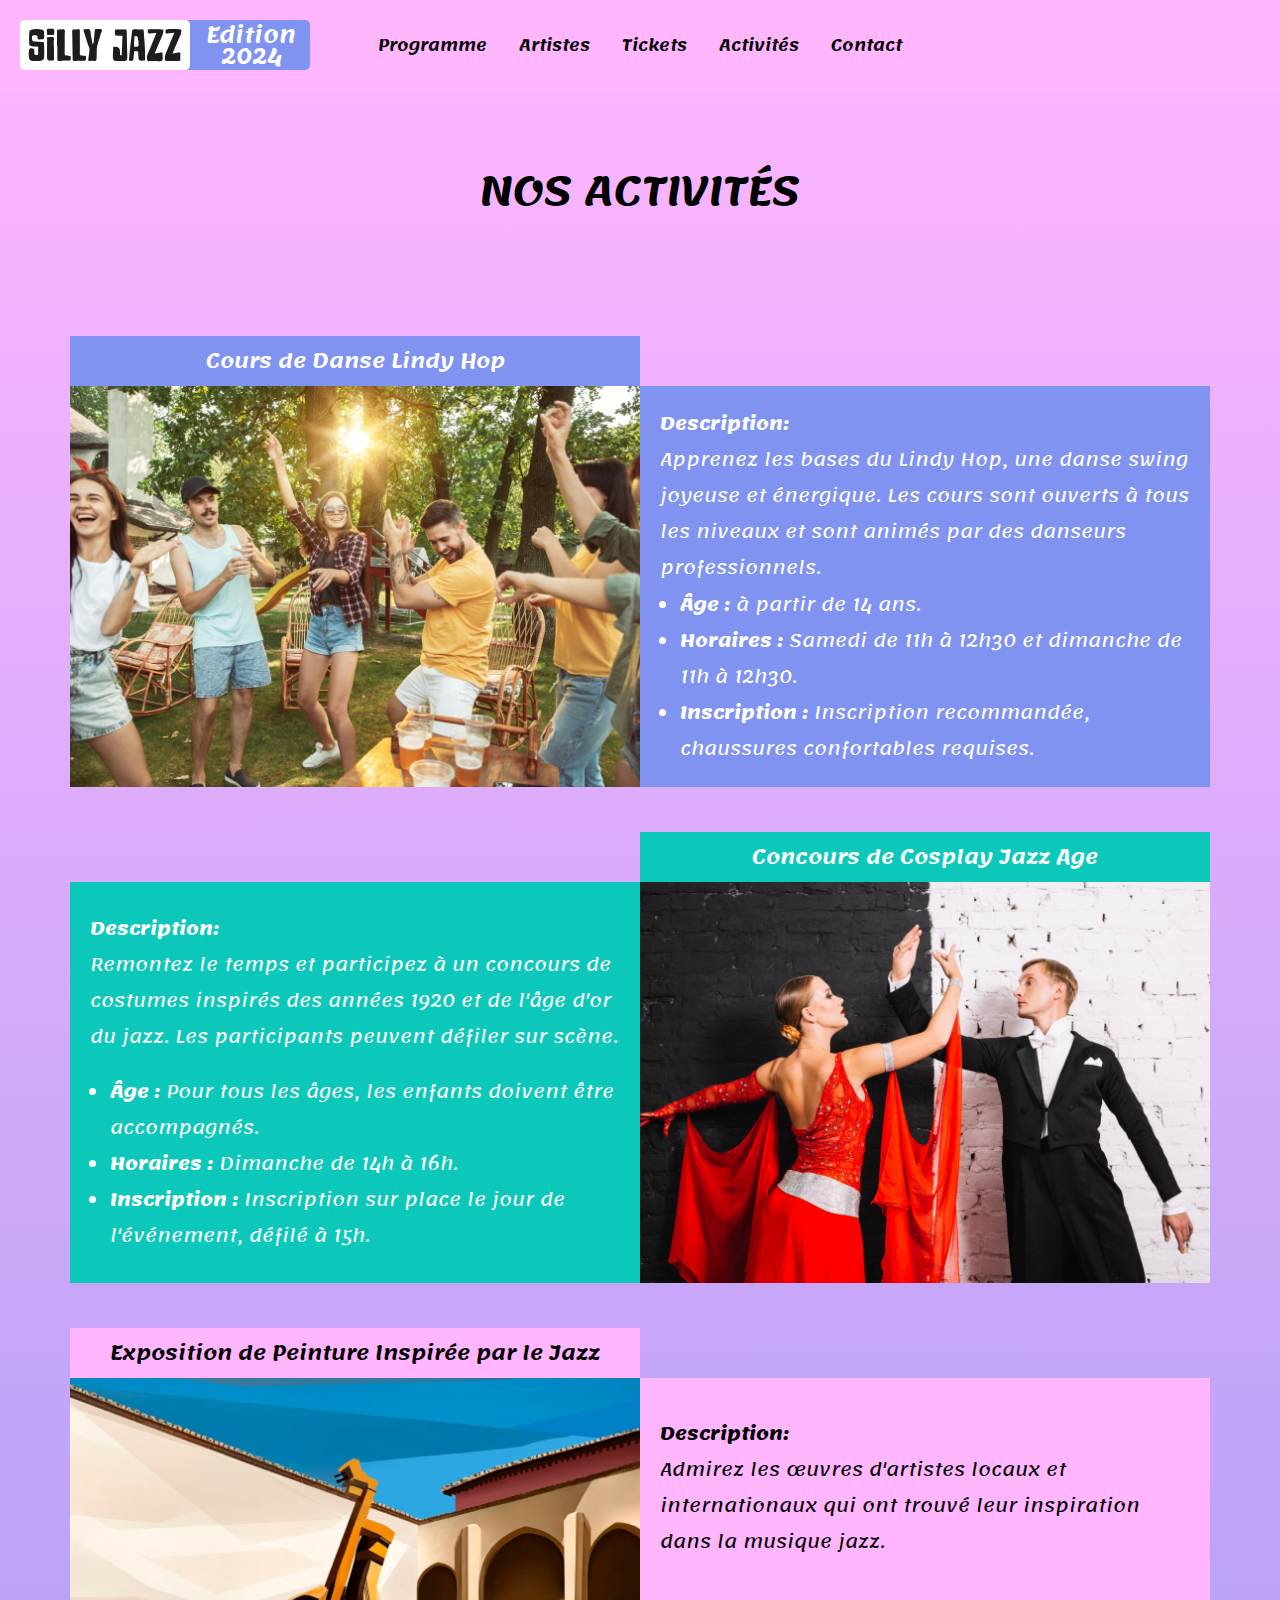
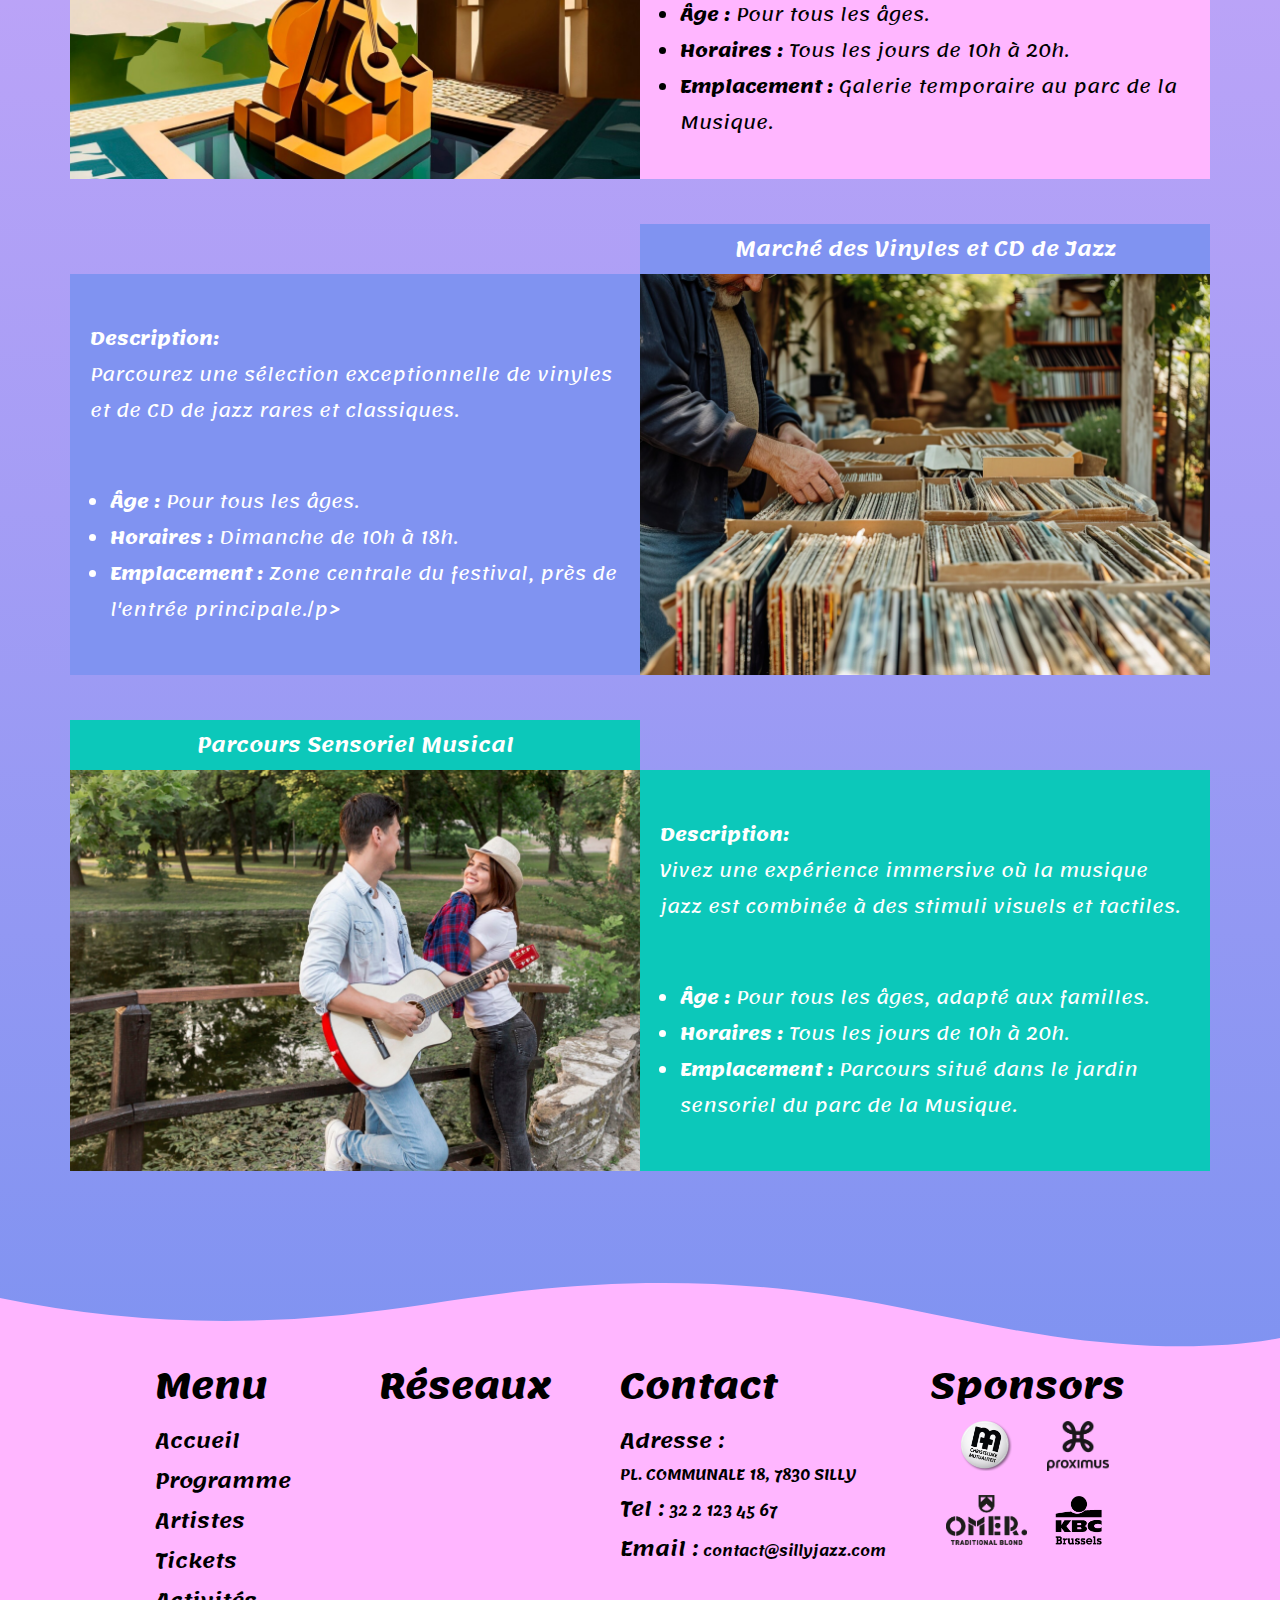
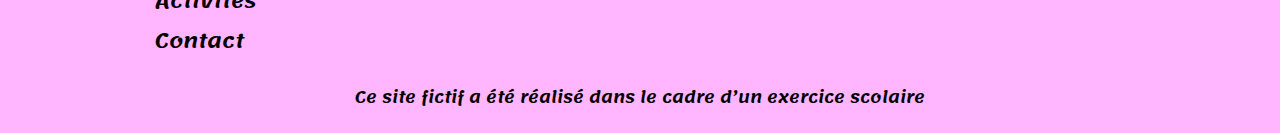
==== festival2024/activite.html @ c4e8d59d "Add files via upload" ====
<!DOCTYPE html>
<html lang="fr">
<head>
    <meta charset="UTF-8">
    <meta name="viewport" content="width=device-width, initial-scale=1.0">
    <meta name="title" content="SillyJazz"> 
    <meta name="description" content="Rejoignez le Festival de Jazz Évasion 2024 à Silly pour trois jours de musique envoûtante, d'activités interactives et de gastronomie savoureuse dans un cadre accueillant et inclusif.">
    <link rel="stylesheet" href="style.css">
    <title>Artiste</title>
    <!-- lien font-awasome -->
    <link rel="stylesheet" href="https://cdnjs.cloudflare.com/ajax/libs/font-awesome/6.5.2/css/all.min.css" integrity="sha512-SnH5WK+bZxgPHs44uWIX+LLJAJ9/2PkPKZ5QiAj6Ta86w+fsb2TkcmfRyVX3pBnMFcV7oQPJkl9QevSCWr3W6A==" crossorigin="anonymous" referrerpolicy="no-referrer" />
    <link rel="manifest" href="manifest.json">
    <!-- icones windows -->
    <link rel="icon" type="image/png" href="images/icons/icon-16x16.png" sizes="16x16"> 
    <link rel="icon" type="image/png" href="images/icons/icon-32x32.png" sizes="32x32"> 
    <!-- icone racourcie safari -->
    <link rel="mask-icon" href="images/icons/icon-16x16.png" color="#ffffff">
    <!-- icones apple -->
    <link rel="apple-touch-icon" sizes="128x128" href="images/icons/icon-128x128.png"> 
    <link rel="apple-touch-icon" sizes="192x192" href="images/icons/icon-192x192.png">

    <!-- open-graph -->
    <meta property="og:title" content="SillyJazz festival">
    <meta property="og:type" content="website">
    <meta property="og:image" content="http://alexandre-boutry.be/images/logo.png">
    <meta property="og:image:width" content="1650"> <meta property="og:image:height" content="484">
    <meta property="og:url" content="http://alexandre-boutry.be/"> 
    <meta property="og:description" content="Rejoignez le Festival de Jazz Évasion 2024 à Silly pour trois jours de musique envoûtante, d'activités interactives et de gastronomie savoureuse dans un cadre accueillant et inclusif.">
    <!-- open-graph fa-x-twitter -->
    <meta name="twitter:card" content="summary">
    <meta name="twitter:site" content="http://alexandre-boutry.be/">
    <meta name="twitter:title" content="SillyJazz">
    <meta name="twitter:description" content="Rejoignez le Festival de Jazz Évasion 2024 à Silly pour trois jours de musique envoûtante, d'activités interactives et de gastronomie savoureuse dans un cadre accueillant et inclusif.">
    <meta name="twitter:image" content="http://alexandre-boutry.be/images/icons/icon-128x128_background.svg">
    
</head>
<body>
    <header> 
        <button id="ouvrirnav" class="menu-btn">&#9776;</button>
        <!-- premier navbar (visible jusqu'à 1200px sauf logo) -->
        <nav class="navbar">
            <a href="index.html" id="logo">
                <div class="logo-container">
                    <img src="images/logo.svg" alt="Silly Jazz Logo" class="logo">
                    <span class="edition"><h2>Edition<br>2024</h2></span>
                </div>
            </a>
            <nav class="nav">
                <ul>
                    <li><a href="programme.html">Programme</a></li>
                    <li><a href="artistes.html">Artistes</a></li>
                    <li><a href="tickets.html">Tickets</a></li>
                    <li><a href="activite.html">Activités</a></li>
                    <li><a href="contact.html">Contact</a></li>
                </ul>
            </nav>
            <div class="social-media">
                <a href=""><i class="fa-brands fa-facebook"></i></a>
                <a href=""><i class="fa-brands fa-x-twitter"></i></a>
                <a href=""><i class="fa-brands fa-spotify"></i></a>
                <a href=""><i class="fa-brands fa-youtube"></i></a>
            </div>
        </nav>
        <!-- deuxième navbar (caché -100vh au dessus de l'écran) -->
        <nav id="slidingMenu" class="menu-hidden">
            <button id="fermernav" class="menu-btn">&times;</button>
            <nav class="nav">
                <ul>
                    <li><a href="programme.html">Programme</a></li>
                    <li><a href="artistes.html">Artistes</a></li>
                    <li><a href="tickets.html">Tickets</a></li>
                    <li><a href="activite.html">Activités</a></li>
                    <li><a href="contact.html">Contact</a></li>
                </ul>
            </nav>
            <div class="social-media">
                <a href=""><i class="fa-brands fa-facebook"></i></a>
                <a href=""><i class="fa-brands fa-x-twitter"></i></a>
                <a href=""><i class="fa-brands fa-spotify"></i></a>
                <a href=""><i class="fa-brands fa-youtube"></i></a>
            </div>
        </nav>
    </header>
    <h1>Nos activités</h1>
    <div class="activite">
        <div class="container">
            <div class="card_gauche card1">
                <div class="titre">
                    <h2>Cours de Danse Lindy Hop</h2>
                </div>
                <div class="image_activite">
                    <img src="images/activites/activite1.png" alt="Cours de Danse Lindy Hop">
                </div>
                <div class="texte_activite">
                    <div class="texte_container">
                        <p><span>Description:</span><br>
                            Apprenez les bases du Lindy Hop, une danse swing joyeuse et énergique. Les cours sont ouverts à tous les niveaux et sont animés par des danseurs professionnels.</p>
                        <ul>         
                            <li><p><span>Âge :</span> à partir de 14 ans.</p></li>
                            <li><p><span>Horaires :</span> Samedi de 11h à 12h30 et dimanche de 11h à 12h30.</p></>
                            <li><p><span>Inscription :</span> Inscription recommandée, chaussures confortables requises.</p></>
                        </ul>
                    </div>
                </div>
            </div>
            <div class="card_droite card2">
                <div class="titre">
                    <h2>Concours de Cosplay Jazz Age</h2>
                </div>
                <div class="image_activite">
                    <img src="images/activites/activite2.png" alt="Concours de Cosplay Jazz Age">
                </div>
                <div class="texte_activite">
                    <div class="texte_container">
                        <p><span>Description:</span><br>
                        Remontez le temps et participez à un concours de costumes inspirés des années 1920 et de l'âge d'or du jazz. Les participants peuvent défiler sur scène.</p>
                        <ul>
                            <li><p><span>Âge :</span> Pour tous les âges, les enfants doivent être accompagnés.</p></li>
                            <li><p><span>Horaires :</span> Dimanche de 14h à 16h. </p></li>
                            <li><p><span>Inscription :</span> Inscription sur place le jour de l'événement, défilé à 15h.</p></li>
                        </ul>
                    </div>
                </div>
            </div>
            <div class="card_gauche card3">
                <div class="titre">
                    <h2>Exposition de Peinture Inspirée par le Jazz</h2>
                </div>
                <div class="image_activite">
                    <img src="images/activites/activite3.png" alt="Exposition de Peinture Inspirée par le Jazz">
                </div>
                <div class="texte_activite">
                    <div class="texte_container">
                        <p><span>Description:</span><br>
                        Admirez les œuvres d'artistes locaux et internationaux qui ont trouvé leur inspiration dans la musique jazz.</p>                   
                        <ul>
                            <li><p><span>Âge :</span> Pour tous les âges.</p></li>
                            <li><p><span>Horaires :</span> Tous les jours de 10h à 20h.</p></li>
                            <li><p><span>Emplacement :</span> Galerie temporaire au parc de la Musique.</p></li>
                        </ul>
                    </div>
                </div>
            </div>
            <div class="card_droite card1">
                <div class="titre">
                    <h2>Marché des Vinyles et CD de Jazz</h2>
                </div>
                <div class="image_activite">
                    <img src="images/activites/activite4.png" alt="Marché des Vinyles et CD de Jazz">
                </div>
                <div class="texte_activite">
                    <div class="texte_container">
                        <p><span>Description:</span><br>
                        Parcourez une sélection exceptionnelle de vinyles et de CD de jazz rares et classiques.</p>
                        <ul>
                            <li><p><span>Âge :</span> Pour tous les âges.</p></li>
                            <li><p><span>Horaires :</span> Dimanche de 10h à 18h.</p></li>
                            <li><p><span>Emplacement :</span>  Zone centrale du festival, près de l'entrée principale./p></li>
                        </ul>
                    </div>
                </div>
            </div>
            <div class="card_gauche card2">
                <div class="titre">
                    <h2>Parcours Sensoriel Musical</h2>
                </div>
                <div class="image_activite">
                    <img src="images/activites/activite5.png" alt="Parcours Sensoriel Musical">
                </div>
                <div class="texte_activite">
                    <div class="texte_container">
                        <p><span>Description:</span><br>
                        Vivez une expérience immersive où la musique jazz est combinée à des stimuli visuels et tactiles.</p>
                        <ul>
                            <li><p><span>Âge :</span> Pour tous les âges, adapté aux familles.</p></li>
                            <li><p><span>Horaires :</span> Tous les jours de 10h à 20h.</p></li>
                            <li><p><span>Emplacement :</span> Parcours situé dans le jardin sensoriel du parc de la Musique.</p></li>
                        </ul>
                    </div>
                </div>
            </div>
        </div>
        
    </div>
    <footer>
        <div class="shape-divider-bottom3">
            <svg data-name="Layer 1" xmlns="http://www.w3.org/2000/svg" viewBox="0 0 1200 120" preserveAspectRatio="none">
                <path d="M985.66,92.83C906.67,72,823.78,31,743.84,14.19c-82.26-17.34-168.06-16.33-250.45.39-57.84,11.73-114,31.07-172,41.86A600.21,600.21,0,0,1,0,27.35V120H1200V95.8C1132.19,118.92,1055.71,111.31,985.66,92.83Z" class="shape-fill"></path>
            </svg>
        </div>
        <div class="footer">
            <div class="espace_footer"></div>
            <div class="menu">
                <h3>Menu</h3>
                <ul>
                    <li><a href="index.html">Accueil</a></li>
                    <li><a href="programme.html">Programme</a></li>
                    <li><a href="artistes.html">Artistes</a></li>
                    <li><a href="tickets.html">Tickets</a></li>
                    <li><a href="activite.html">Activités</a></li>
                    <li><a href="contact.html">Contact</a></li>
                </ul>
            </div>
            <div class="social">
                <h3>Réseaux</h3>
                <div class="social-media">
                    <a href=""><i class="fa-brands fa-facebook"></i></a>
                    <a href=""><i class="fa-brands fa-x-twitter"></i></a>
                    <a href=""><i class="fa-brands fa-spotify"></i></a>
                    <a href=""><i class="fa-brands fa-youtube"></i></a>
                </div>
            </div>
            <div class="contact">
                <h3>Contact</h3>
                <p><span>Adresse :</span><br>PL. COMMUNALE 18, 7830 SILLY</p>
                <p><span>Tel :</span> 32 2 123 45 67</p>
                <p><span>Email :</span> contact@sillyjazz.com</p>
            </div>
            <div class="sponsor">
                <h3>Sponsors</h3>
                <div class="sponsors">
                    <a href="https://www.kbcbrussels.be/particuliers/fr.html?zone=topnav"><img src="images/partenaires/mutualite.png" alt="partenaire Mutualité chétienne"></a>
                    <a href="https://www.proximus.be/fr"><img src="images/partenaires/proximus.png" alt="partenaire Proximus"></a>
                    <a href="https://www.omervanderghinste.be/fr"><img src="images/partenaires/omer.png" alt="partenaire OMER Bière traditionnelle"></a>
                    <a href="https://www.cm.be/nl/welkom-bij-cm"><img src="images/partenaires/kbc.png" alt="partenaire KBC Bruxelles"></a>                 
                </div>
            </div>
            <div class="espace_footer"></div>
            <div class="footer-note">
                <p>Ce site fictif a été réalisé dans le cadre d’un exercice scolaire</p>
            </div>
        </div>
    </footer>
</body>
</html>

<script>
    document.addEventListener("DOMContentLoaded", function() {
const ouvrirnav = document.getElementById("ouvrirnav");
const fermernav = document.getElementById("fermernav");
const slidingMenu = document.getElementById("slidingMenu");

ouvrirnav.addEventListener("click", function() {
    slidingMenu.classList.add("menu-visible");
    slidingMenu.classList.remove("menu-hidden");
});

fermernav.addEventListener("click", function() {
    slidingMenu.classList.remove("menu-visible");
    slidingMenu.classList.add("menu-hidden");
    });
});
</script>
---- festival2024/style.css ----
@charset "UTF-8";
@font-face {
  font-family: "Lemonada Regular";
  font-style: normal;
  font-weight: normal;
  src: local("Lemonada Regular"), url("font/Lemonada-Regular.woff") format("woff");
}
@font-face {
  font-family: "Lemonada Light";
  font-style: normal;
  font-weight: normal;
  src: local("Lemonada Light"), url("font/Lemonada-Light.woff") format("woff");
}
@font-face {
  font-family: "Lemonada SemiBold";
  font-style: normal;
  font-weight: normal;
  src: local("Lemonada SemiBold"), url("font/Lemonada-SemiBold.woff") format("woff");
}
@font-face {
  font-family: "Lemonada Bold";
  font-style: normal;
  font-weight: normal;
  src: local("Lemonada Bold"), url("font/Lemonada-Bold.woff") format("woff");
}
@font-face {
  font-family: "Roboto_Regular";
  src: url(font/Roboto-Regular.ttf);
}
@font-face {
  font-family: "Roboto_Bold";
  src: url(font/Roboto-Bold.ttf);
}
.menu-btn {
  background-color: transparent;
  border: none;
  color: #000000;
  font-size: 50px;
  cursor: pointer;
  display: none;
  position: absolute;
  top: 10px;
  right: 20px;
  z-index: 100;
}

.navbar, #slidingMenu {
  font-family: Lemonada SemiBold;
}

.navbar {
  background-color: #FFB6FF;
  color: #000000;
  display: flex;
  align-items: center;
  padding: 10px 20px;
  height: 70px;
  z-index: 99;
}
.navbar #logo {
  z-index: 101;
}
.navbar #logo .logo-container {
  z-index: 1001;
  display: flex;
  align-items: center;
  height: 50px;
}
.navbar #logo .logo-container .logo {
  height: 100%;
  z-index: 3;
}
.navbar #logo .logo-container .edition {
  background-color: #8093F1;
  padding: 5px 10px;
  margin-left: 0px;
  border-radius: 5px;
  height: 80%;
  position: relative;
  left: -10px;
  width: 110px;
  z-index: 2;
}
.navbar #logo .logo-container .edition h2 {
  color: #fff;
  position: absolute;
  right: 14px;
  top: 4px;
  line-height: 21px;
  font-size: 22px;
  text-align: center;
}
.navbar .nav {
  position: absolute;
  left: 50%;
  transform: translate(-50%, 0);
}
.navbar .nav ul {
  list-style-type: none;
  display: flex;
  margin: 0;
  padding: 0;
}
.navbar .nav ul li {
  font-size: 16px;
  margin: 0 16px;
}
.navbar .nav ul li a {
  text-decoration: none;
  color: black;
  font-weight: bold;
}
.navbar .social-media {
  position: absolute;
  right: 5%;
  display: flex;
  flex-direction: row;
  justify-content: center;
  width: 200px;
  font-size: 30px;
  gap: 20%;
}
.navbar .social-media a {
  height: 55px;
}
.navbar .social-media i {
  color: black;
}

nav#slidingMenu {
  z-index: 100;
  position: fixed;
  top: 0;
  left: 0;
  width: 100%;
  height: 100vh;
  background: linear-gradient(to bottom, #FFB6FF, #8093F1);
  color: #000000;
  overflow: hidden;
  transition: max-height 0.5s ease-in-out;
  max-height: 0;
}
nav#slidingMenu .nav {
  position: relative;
  top: 20%;
  left: 50%;
  transform: translate(-50%, 0);
  height: 70%;
}
nav#slidingMenu .nav ul {
  list-style: none;
  padding: 0;
  margin: 0;
  text-align: center;
  display: flex;
  flex-direction: column;
  justify-content: space-evenly;
  height: 100%;
}
nav#slidingMenu .nav ul li a {
  color: #000000;
  text-decoration: none;
  font-size: 25px;
}
nav#slidingMenu .social-media {
  position: absolute;
  width: 200px;
  height: 10%;
  bottom: 0;
  left: 50%;
  transform: translateX(-50%);
  display: flex;
  flex-direction: row;
  justify-content: center;
  font-size: 30px;
  gap: 20%;
  font-size: 3rem;
}
nav#slidingMenu .social-media a {
  display: flex;
  justify-content: baseline;
  text-decoration: none;
}
nav#slidingMenu .social-media a i {
  color: #000000;
}
nav#slidingMenu .menu-btn {
  position: absolute;
  top: 10px;
  right: 20px;
  background-color: transparent;
  color: #000000;
  border: none;
  font-size: 50px;
  cursor: pointer;
  margin: 10px;
}

#slidingMenu.menu-visible {
  max-height: 100vh;
}

footer {
  position: relative;
  bottom: 0;
  width: 100%;
  font-size: 14px;
}
footer .footer {
  position: absolute;
  background-color: #FFB6FF;
  color: black;
  width: 100%;
  display: grid;
  grid-template-columns: repeat(8, 1fr);
  align-items: start;
}
footer .footer h3 {
  font-size: 35px;
  font-family: Lemonada bold;
}
footer .footer .menu {
  grid-column: span 1;
}
footer .footer .menu ul, footer .footer .contact p {
  list-style-type: none;
  padding: 0;
  text-align: left;
  font-family: Lemonada SemiBold;
}
footer .footer .menu ul li a, footer .footer .contact span {
  text-decoration: none;
  color: black;
  font-weight: bold;
  font-size: 20px;
}
footer .footer .social, footer .footer .contact {
  grid-column: span 2;
}
footer .footer .social, footer .footer .sponsor {
  text-align: center;
}
footer .footer .social-media {
  display: flex;
  flex-direction: row;
  justify-content: center;
  font-size: 40px;
  gap: 7%;
}
footer .footer .social-media a {
  height: 50px;
}
footer .footer .social-media i {
  color: black;
}
footer .footer .sponsors {
  display: grid;
  grid-column: span 1;
  grid-template-columns: repeat(2, 1fr);
  gap: 20px;
  justify-items: center;
  justify-content: center;
  width: 0px;
  position: relative;
  left: 50%;
}
footer .footer .sponsors img {
  height: 50px;
}
footer .footer .footer-note {
  grid-column: span 8;
  text-align: center;
  margin-top: 20px;
  margin-bottom: 20px;
  font-size: 16px;
  font-family: Lemonada SemiBold;
}

.shape-divider-bottom1 {
  position: relative;
  bottom: -1px;
  width: 100%;
  overflow: hidden;
  line-height: 0;
}

.shape-divider-bottom2 {
  display: block;
  position: relative;
  top: -69px;
  left: 0;
  width: 100%;
  overflow: hidden;
  line-height: 0;
}

.shape-divider-bottom3 {
  position: absolute;
  bottom: -1px;
  left: 0;
  width: 100%;
  overflow: hidden;
  line-height: 0;
}

.shape-divider-bottom1 svg, .shape-divider-bottom2 svg, .shape-divider-bottom3 svg {
  position: relative;
  display: block;
  width: calc(100% + 1.3px);
  height: 70px;
}

.shape-divider-bottom1 .shape-fill {
  fill: white;
}

.shape-divider-bottom2 .shape-fill {
  fill: #0CC8BA;
}

.shape-divider-bottom3 .shape-fill {
  fill: #FFB6FF;
}

.programme {
  height: auto;
  width: 100%;
  display: grid;
  grid-template-columns: 1fr 1fr;
  grid-template-rows: auto;
  grid-template-areas: "img1 text1" "img2 text2" "img3 text3";
  grid-template-rows: auto;
}
.programme .card, .programme .cardimg {
  width: 100%;
  height: auto;
}
.programme .card {
  display: flex;
  flex-direction: row;
  align-items: center;
  justify-content: center;
}
.programme .card .texte {
  display: flex;
  flex-direction: column;
  justify-content: space-between;
  height: auto;
  width: auto;
  text-align: left;
  text-transform: uppercase;
  font-size: 20px;
  padding: 20px;
}
.programme .card .texte h2 {
  font-family: "Roboto_Bold";
}
.programme .card .texte p {
  font-family: Lemonada Bold;
}
.programme .card .texte p a {
  text-decoration: none;
  color: black;
}
.programme .card .texte p a:hover {
  color: white;
  text-decoration: underline;
}
.programme .card .texte p a:hover span {
  color: white;
  text-decoration: underline;
  text-decoration-color: white;
}
.programme .card .texte p a span {
  color: #333333;
}
.programme .cardimg:nth-of-type(1) {
  grid-area: img1;
}
.programme .card:nth-of-type(2) .texte {
  grid-area: text1;
}
.programme .cardimg:nth-of-type(3) {
  grid-area: img2;
}
.programme .card:nth-of-type(4) .texte {
  grid-area: text2;
}
.programme .cardimg:nth-of-type(5) {
  grid-area: img3;
}
.programme .card:nth-of-type(6) .texte {
  grid-area: text3;
}
.programme .card:nth-of-type(5), .programme .cardimg:nth-of-type(6) {
  height: 60vh;
}
.programme .cardimg img {
  width: 100%;
  height: 100%;
  object-fit: cover;
}

@media (max-width: 1024px) {
  .programme {
    grid-template-columns: 1fr;
    grid-template-areas: "img1" "text1" "text2" "img2" "text3" "img3";
  }
  .programme .card {
    width: 100%;
    height: auto;
  }
  .programme .card .texte {
    padding-top: 2rem;
    padding-bottom: 2rem;
  }
  .programme .cardimg {
    height: 50vh;
  }
  .programme .card:nth-of-type(5) {
    height: auto;
  }
  .programme .cardimg:nth-of-type(6) {
    height: 50vh;
  }
}
.index .index_header {
  width: 100%;
  height: 100%;
  background-image: url("images/Accueil.jpg");
  background-position: center;
  background-repeat: no-repeat;
  background-size: cover;
  display: flex;
  flex-direction: column;
  justify-content: space-between;
  align-items: center;
}
.index .index_header .index_container {
  position: relative;
  height: 100%;
  width: 1140px;
  display: flex;
  flex-direction: column;
  justify-content: space-evenly;
  align-items: left;
  padding-block: 8%;
}
.index .index_header .index_container h1 {
  font-size: 7rem;
  line-height: normal;
  font-family: "Roboto_Regular";
  color: white;
  text-align: left;
  justify-content: left;
  padding: 0;
  height: auto;
}
.index .index_header .index_container .bouton {
  position: relative;
  padding: 15px 30px;
  font-size: 25px;
  width: fit-content;
  font-family: Lemonada SemiBold;
  color: white;
  background-color: #FFD874;
  border: none;
  z-index: 1;
  border-radius: 4rem;
  transition: transform 0.2s, box-shadow 0.2s;
  font-weight: bold;
}
.index .index_header .index_container .bouton::before {
  content: "";
  position: absolute;
  top: 0px;
  left: 0;
  right: 0;
  bottom: 13px;
  background-color: #FDB600;
  border-radius: 4rem;
  z-index: -1;
  transition: all 0.2s;
}
.index .index_header .index_container .bouton:hover {
  transform: translateY(-5px);
}
.index .index_header .index_container .bouton:hover::before {
  bottom: 5px;
}
.index main .info {
  padding-bottom: 75px;
  background-color: white;
}
.index main .info .card1 .main_card .titre {
  background-color: #FDB600;
}
.index main .info .card1 .arriere_card {
  background-color: #FFD874;
}
.index main .info .card2 .main_card .titre {
  background-color: #0CC8BA;
}
.index main .info .card2 .arriere_card {
  background-color: #72CAC3;
}
.index main .info .card3 {
  background-color: #FFB6FF;
}
.index main .info .card3 .arriere_card {
  background-color: #DC91DC;
}
.index main .info .card_container {
  position: relative;
  left: 50%;
  transform: translate(-50%, 0);
  width: 1140px;
  padding-top: 5vh;
  padding-bottom: 5vh;
  display: grid;
  grid-template-columns: repeat(2, 1fr);
  grid-gap: 20px;
}
.index main .info .card_container .card1 {
  grid-area: 1/1/1/2;
  width: 550px;
  height: 390px;
}
.index main .info .card_container .card2 {
  grid-area: 1/2/1/3;
  width: 550px;
  height: 390px;
}
.index main .info .card_container .card3 {
  grid-area: 2/1/2/3;
  position: relative;
  width: 98%;
  height: 350px;
  display: flex;
  justify-content: center;
  align-items: center;
}
.index main .info .card_container .card3 img {
  height: 35px;
  position: absolute;
  top: 10px;
  left: 10px;
}
.index main .info .card_container .card3 .main_card {
  width: 90%;
  font-family: Lemonada Regular;
  font-size: 27px;
  text-transform: uppercase;
  line-height: 45px;
  text-align: right;
}
.index main .info .card_container .card3 .main_card span {
  font-family: Lemonada Bold;
}
.index main .info .card_container .card3 .arriere_card {
  position: absolute;
  top: 20px;
  left: 20px;
  width: 100%;
  height: 100%;
  z-index: -1;
  transition: transform 0.5s ease;
}
.index main .info .card_container .card1, .index main .info .card_container .card2 {
  position: relative;
  overflow: hidden;
}
.index main .info .card_container .card1 a, .index main .info .card_container .card2 a {
  text-decoration: none;
}
.index main .info .card_container .card1 a .arriere_card, .index main .info .card_container .card2 a .arriere_card {
  position: absolute;
  top: 15%;
  left: 3%;
  width: 96%;
  height: 80%;
  transition: transform 0.5s ease;
}
.index main .info .card_container .card1 a .main_card, .index main .info .card_container .card2 a .main_card {
  position: relative;
  overflow: hidden;
  width: 96%;
  height: 100%;
  z-index: 1;
}
.index main .info .card_container .card1 a .main_card .titre, .index main .info .card_container .card2 a .main_card .titre {
  z-index: 10;
  position: relative;
  top: 0;
  left: 0;
  height: 15%;
  width: 100%;
  color: #f4f4f4;
  display: flex;
  align-items: center;
  justify-content: center;
}
.index main .info .card_container .card1 a .main_card .titre h1, .index main .info .card_container .card2 a .main_card .titre h1 {
  height: 100%;
  font-size: 25px;
  transition: all 1s ease;
  line-height: 23px;
  font-family: "Roboto_Bold";
}
.index main .info .card_container .card1 a .main_card .content, .index main .info .card_container .card2 a .main_card .content {
  position: relative;
  height: 75%;
}
.index main .info .card_container .card1 a .main_card .content img, .index main .info .card_container .card2 a .main_card .content img {
  position: relative;
  width: 100%;
  height: 100%;
  transition: transform 0.5s ease;
}
.index main .info .card1:hover .arriere_card, .index main .info .card2:hover .arriere_card {
  transform: translate(8px, 16px);
}
.index main .info .main_card:hover .content img {
  transform: scale(1.05);
}
.index main .line_up {
  height: auto;
  background: linear-gradient(to bottom, #0CC8BA, #FFB6FF);
  padding-bottom: 10%;
}
.index main .line_up .line_up_flex {
  display: flex;
  align-items: center;
  justify-content: center;
}
.index main .line_up .line_up_flex .line_up_container {
  display: flex;
  align-items: center;
  justify-content: center;
  width: 1140px;
  height: 1140px;
  background-color: white;
  border-radius: 166px;
}
.index main .line_up .line_up_flex .line_up_container .line_up_text {
  text-align: center;
  text-transform: uppercase;
  padding: 20px;
}
.index main .line_up .line_up_flex .line_up_container .line_up_text a {
  text-decoration: none;
}
.index main .line_up .line_up_flex .line_up_container .line_up_text span {
  font-family: Lemonada Bold;
  font-size: 3rem;
  color: black;
}
.index main .line_up .line_up_flex .line_up_container .line_up_text span:hover {
  color: #0CC8BA;
}
.index main .line_up .line_up_flex .line_up_container .line_up_text .date {
  font-family: "Roboto_Bold";
  font-size: 2rem;
  color: #333333;
}
.index main .line_up .line_up_flex .line_up_container .line_up_text .date:hover {
  color: #333333;
}
.index main .line_up .line_up_flex .line_up_container .line_up_text .bouton {
  position: relative;
  padding: 15px 30px;
  font-size: 25px;
  font-family: Lemonada SemiBold;
  color: white;
  background-color: #FFD874;
  border: none;
  z-index: 1;
  border-radius: 4rem;
  transition: transform 0.2s, box-shadow 0.2s;
  font-weight: bold;
}
.index main .line_up .line_up_flex .line_up_container .line_up_text .bouton::before {
  content: "";
  position: absolute;
  top: 0px;
  left: 0;
  right: 0;
  bottom: 13px;
  background-color: #FDB600;
  border-radius: 4rem;
  z-index: -1;
  transition: all 0.2s;
}
.index main .line_up .line_up_flex .line_up_container .line_up_text .bouton:hover {
  transform: translateY(-5px);
}
.index main .line_up .line_up_flex .line_up_container .line_up_text .bouton:hover::before {
  bottom: 5px;
}

@media (max-width: 1200px) {
  .index .index_header .index_container {
    width: 90%;
  }
  .index .index_header .index_container h1 {
    font-size: 7rem;
  }
  .index main .info .card_container {
    width: 90%;
    position: relative;
    left: 50%;
    transform: translateX(-50%);
  }
  .index main .info .card_container .card1, .index main .info .card_container .card2 {
    width: 100%;
    height: auto;
  }
  .index main .info .card_container .card1 a .main_card .titre, .index main .info .card_container .card2 a .main_card .titre {
    height: 20%;
  }
  .index main .info .card_container .card1 a .main_card .titre h1, .index main .info .card_container .card2 a .main_card .titre h1 {
    padding: 10px;
    font-size: 23px;
    transition: all 1s ease;
  }
  .index main .info .card_container .card1 a .content, .index main .info .card_container .card2 a .content {
    height: 65%;
  }
  .index main .info .card_container .card1 a .arriere_card, .index main .info .card_container .card2 a .arriere_card {
    height: 78%;
    left: 2%;
    width: 96%;
    top: 20%;
  }
  .index main .info .card_container .card3 {
    height: auto;
  }
  .index main .info .card_container .card3 .main_card {
    font-size: 20px;
    line-height: 30px;
    padding: 20px;
    padding-top: 50px;
  }
  .index main .info .card_container .card3 .arriere_card {
    height: 96%;
    left: 1%;
  }
  .index main .info .card_container .card1:hover .arriere_card, .index main .info .card_container .card2:hover .arriere_card {
    transform: translate(2px, 4px);
  }
  .index main .line_up .line_up_flex .line_up_container {
    display: flex;
    align-items: center;
    justify-content: center;
    width: 80%;
    height: auto;
    background-color: white;
    border-radius: 166px;
    padding: 20px;
  }
  .index main .line_up .line_up_flex .line_up_container .line_up_text span {
    font-family: Lemonada SemiBold;
    font-size: 2rem;
    color: black;
  }
  .index main .line_up .line_up_flex .line_up_container .line_up_text .date {
    font-size: 26px;
  }
  .index main .line_up .line_up_flex .line_up_container .line_up_text .bouton {
    font-size: 20px;
    padding: 10px 10px;
    width: 300px;
  }
}
@media (max-width: 600px) {
  .index .index_header .index_container {
    align-items: center;
  }
  .index .index_header .index_container h1 {
    font-size: 90px;
    width: auto;
  }
  .index .index_header .index_container .bouton {
    font-size: 20px;
  }
  .index .index_header .shape-divider-bottom1 svg {
    height: 50px;
  }
  .index main .info .card_container {
    grid-template-columns: repeat(1, 1fr);
  }
  .index main .info .card_container .card1 {
    grid-area: 1/1/1/2;
  }
  .index main .info .card_container .card2 {
    grid-area: 2/1/2/2;
  }
  .index main .info .card_container .card3 {
    grid-area: 3/1/3/2;
  }
  .index main .info .card_container .card3 .arriere_card {
    height: 98%;
    left: 2%;
  }
  .index main .line_up .shape-divider-bottom2 {
    top: -49px;
  }
  .index main .line_up .shape-divider-bottom2 svg {
    height: 50px;
  }
  .index main .line_up .line_up_flex .line_up_container {
    border-radius: 60px;
  }
  .index main .line_up .line_up_flex .line_up_container .line_up_text span {
    font-family: Lemonada SemiBold;
    font-size: 20px;
    color: black;
  }
  .index main .line_up .line_up_flex .line_up_container .line_up_text .date {
    font-size: 18px;
  }
}
.shape-divider-bottom1 {
  position: relative;
  bottom: -1px;
  width: 100%;
  overflow: hidden;
  line-height: 0;
}

.shape-divider-bottom2 {
  display: block;
  position: relative;
  top: -69px;
  left: 0;
  width: 100%;
  overflow: hidden;
  line-height: 0;
}

.shape-divider-bottom3 {
  position: absolute;
  bottom: -1px;
  left: 0;
  width: 100%;
  overflow: hidden;
  line-height: 0;
}

.shape-divider-bottom1 svg, .shape-divider-bottom2 svg, .shape-divider-bottom3 svg {
  position: relative;
  display: block;
  width: calc(100% + 1.3px);
  height: 70px;
}

.shape-divider-bottom1 .shape-fill {
  fill: white;
}

.shape-divider-bottom2 .shape-fill {
  fill: #0CC8BA;
}

.shape-divider-bottom3 .shape-fill {
  fill: #FFB6FF;
}

.menu-btn {
  background-color: transparent;
  border: none;
  color: #000000;
  font-size: 50px;
  cursor: pointer;
  display: none;
  position: absolute;
  top: 10px;
  right: 20px;
  z-index: 100;
}

.navbar, #slidingMenu {
  font-family: Lemonada SemiBold;
}

.navbar {
  background-color: #FFB6FF;
  color: #000000;
  display: flex;
  align-items: center;
  padding: 10px 20px;
  height: 70px;
  z-index: 99;
}
.navbar #logo {
  z-index: 101;
}
.navbar #logo .logo-container {
  z-index: 1001;
  display: flex;
  align-items: center;
  height: 50px;
}
.navbar #logo .logo-container .logo {
  height: 100%;
  z-index: 3;
}
.navbar #logo .logo-container .edition {
  background-color: #8093F1;
  padding: 5px 10px;
  margin-left: 0px;
  border-radius: 5px;
  height: 80%;
  position: relative;
  left: -10px;
  width: 110px;
  z-index: 2;
}
.navbar #logo .logo-container .edition h2 {
  color: #fff;
  position: absolute;
  right: 14px;
  top: 4px;
  line-height: 21px;
  font-size: 22px;
  text-align: center;
}
.navbar .nav {
  position: absolute;
  left: 50%;
  transform: translate(-50%, 0);
}
.navbar .nav ul {
  list-style-type: none;
  display: flex;
  margin: 0;
  padding: 0;
}
.navbar .nav ul li {
  font-size: 16px;
  margin: 0 16px;
}
.navbar .nav ul li a {
  text-decoration: none;
  color: black;
  font-weight: bold;
}
.navbar .social-media {
  position: absolute;
  right: 5%;
  display: flex;
  flex-direction: row;
  justify-content: center;
  width: 200px;
  font-size: 30px;
  gap: 20%;
}
.navbar .social-media a {
  height: 55px;
}
.navbar .social-media i {
  color: black;
}

nav#slidingMenu {
  z-index: 100;
  position: fixed;
  top: 0;
  left: 0;
  width: 100%;
  height: 100vh;
  background: linear-gradient(to bottom, #FFB6FF, #8093F1);
  color: #000000;
  overflow: hidden;
  transition: max-height 0.5s ease-in-out;
  max-height: 0;
}
nav#slidingMenu .nav {
  position: relative;
  top: 20%;
  left: 50%;
  transform: translate(-50%, 0);
  height: 70%;
}
nav#slidingMenu .nav ul {
  list-style: none;
  padding: 0;
  margin: 0;
  text-align: center;
  display: flex;
  flex-direction: column;
  justify-content: space-evenly;
  height: 100%;
}
nav#slidingMenu .nav ul li a {
  color: #000000;
  text-decoration: none;
  font-size: 25px;
}
nav#slidingMenu .social-media {
  position: absolute;
  width: 200px;
  height: 10%;
  bottom: 0;
  left: 50%;
  transform: translateX(-50%);
  display: flex;
  flex-direction: row;
  justify-content: center;
  font-size: 30px;
  gap: 20%;
  font-size: 3rem;
}
nav#slidingMenu .social-media a {
  display: flex;
  justify-content: baseline;
  text-decoration: none;
}
nav#slidingMenu .social-media a i {
  color: #000000;
}
nav#slidingMenu .menu-btn {
  position: absolute;
  top: 10px;
  right: 20px;
  background-color: transparent;
  color: #000000;
  border: none;
  font-size: 50px;
  cursor: pointer;
  margin: 10px;
}

#slidingMenu.menu-visible {
  max-height: 100vh;
}

footer {
  position: relative;
  bottom: 0;
  width: 100%;
  font-size: 14px;
}
footer .footer {
  position: absolute;
  background-color: #FFB6FF;
  color: black;
  width: 100%;
  display: grid;
  grid-template-columns: repeat(8, 1fr);
  align-items: start;
}
footer .footer h3 {
  font-size: 35px;
  font-family: Lemonada bold;
}
footer .footer .menu {
  grid-column: span 1;
}
footer .footer .menu ul, footer .footer .contact p {
  list-style-type: none;
  padding: 0;
  text-align: left;
  font-family: Lemonada SemiBold;
}
footer .footer .menu ul li a, footer .footer .contact span {
  text-decoration: none;
  color: black;
  font-weight: bold;
  font-size: 20px;
}
footer .footer .social, footer .footer .contact {
  grid-column: span 2;
}
footer .footer .social, footer .footer .sponsor {
  text-align: center;
}
footer .footer .social-media {
  display: flex;
  flex-direction: row;
  justify-content: center;
  font-size: 40px;
  gap: 7%;
}
footer .footer .social-media a {
  height: 50px;
}
footer .footer .social-media i {
  color: black;
}
footer .footer .sponsors {
  display: grid;
  grid-column: span 1;
  grid-template-columns: repeat(2, 1fr);
  gap: 20px;
  justify-items: center;
  justify-content: center;
  width: 0px;
  position: relative;
  left: 50%;
}
footer .footer .sponsors img {
  height: 50px;
}
footer .footer .footer-note {
  grid-column: span 8;
  text-align: center;
  margin-top: 20px;
  margin-bottom: 20px;
  font-size: 16px;
  font-family: Lemonada SemiBold;
}

@media (max-width: 1500px) {
  .programme {
    grid-template-columns: 1fr;
  }
}
@media (max-width: 1200px) {
  header .navbar .nav ul, header .navbar .social-media {
    display: none;
  }
  header .bouton {
    font-size: 20px;
    padding: 10px 10px;
    width: 300px;
  }
  .menu-btn {
    display: block;
  }
}
@media (max-width: 1024px) {
  footer .footer {
    grid-template-columns: repeat(17, 1fr);
  }
  footer .footer div {
    text-align: center;
  }
  footer .footer .menu {
    grid-area: 1/2/1/7;
  }
  footer .footer .social {
    grid-area: 1/7/1/12;
  }
  footer .footer .contact {
    grid-area: 1/12/1/17;
  }
  footer .footer .sponsor {
    text-align: center;
    grid-area: 2/2/2/17;
    grid-template-columns: repeat(4, 1fr);
  }
  footer .footer .sponsors {
    grid-template-columns: repeat(4, 1fr);
  }
  footer .footer .footer-note {
    text-align: center;
    grid-area: 3/2/3/17;
  }
  footer .footer .menu ul, footer .footer .contact p {
    text-align: center;
  }
  footer .footer .social-media {
    flex-direction: column;
  }
}
@media (max-width: 600px) {
  footer .shape-divider-bottom3 svg {
    height: 20px;
  }
  footer .footer {
    grid-template-columns: repeat(1, 1fr);
  }
  footer .footer .menu {
    grid-area: 1/1/1/1;
  }
  footer .footer .social {
    grid-area: 2/1/2/1;
  }
  footer .footer .contact {
    grid-area: 3/1/3/1;
  }
  footer .footer .sponsor {
    grid-area: 4/1/4/1;
    grid-template-columns: repeat(4, 1fr);
  }
  footer .footer .footer-note {
    grid-area: 5/1/5/1;
  }
  footer .footer .sponsors {
    grid-template-columns: repeat(2, 1fr);
  }
}
.programme {
  height: auto;
  width: 100%;
  display: grid;
  grid-template-columns: 1fr 1fr;
  grid-template-rows: auto;
  grid-template-areas: "img1 text1" "img2 text2" "img3 text3";
  grid-template-rows: auto;
}
.programme .card, .programme .cardimg {
  width: 100%;
  height: auto;
}
.programme .card {
  display: flex;
  flex-direction: row;
  align-items: center;
  justify-content: center;
}
.programme .card .texte {
  display: flex;
  flex-direction: column;
  justify-content: space-between;
  height: auto;
  width: auto;
  text-align: left;
  text-transform: uppercase;
  font-size: 20px;
  padding: 20px;
}
.programme .card .texte h2 {
  font-family: "Roboto_Bold";
}
.programme .card .texte p {
  font-family: Lemonada Bold;
}
.programme .card .texte p a {
  text-decoration: none;
  color: black;
}
.programme .card .texte p a:hover {
  color: white;
  text-decoration: underline;
}
.programme .card .texte p a:hover span {
  color: white;
  text-decoration: underline;
  text-decoration-color: white;
}
.programme .card .texte p a span {
  color: #333333;
}
.programme .cardimg:nth-of-type(1) {
  grid-area: img1;
}
.programme .card:nth-of-type(2) .texte {
  grid-area: text1;
}
.programme .cardimg:nth-of-type(3) {
  grid-area: img2;
}
.programme .card:nth-of-type(4) .texte {
  grid-area: text2;
}
.programme .cardimg:nth-of-type(5) {
  grid-area: img3;
}
.programme .card:nth-of-type(6) .texte {
  grid-area: text3;
}
.programme .card:nth-of-type(5), .programme .cardimg:nth-of-type(6) {
  height: 60vh;
}
.programme .cardimg img {
  width: 100%;
  height: 100%;
  object-fit: cover;
}

@media (max-width: 1024px) {
  .programme {
    grid-template-columns: 1fr;
    grid-template-areas: "img1" "text1" "text2" "img2" "text3" "img3";
  }
  .programme .card {
    width: 100%;
    height: auto;
  }
  .programme .card .texte {
    padding-top: 2rem;
    padding-bottom: 2rem;
  }
  .programme .cardimg {
    height: 50vh;
  }
  .programme .card:nth-of-type(5) {
    height: auto;
  }
  .programme .cardimg:nth-of-type(6) {
    height: 50vh;
  }
}
.index .index_header {
  width: 100%;
  height: 100%;
  background-image: url("images/Accueil.jpg");
  background-position: center;
  background-repeat: no-repeat;
  background-size: cover;
  display: flex;
  flex-direction: column;
  justify-content: space-between;
  align-items: center;
}
.index .index_header .index_container {
  position: relative;
  height: 100%;
  width: 1140px;
  display: flex;
  flex-direction: column;
  justify-content: space-evenly;
  align-items: left;
  padding-block: 8%;
}
.index .index_header .index_container h1 {
  font-size: 7rem;
  line-height: normal;
  font-family: "Roboto_Regular";
  color: white;
  text-align: left;
  justify-content: left;
  padding: 0;
  height: auto;
}
.index .index_header .index_container .bouton {
  position: relative;
  padding: 15px 30px;
  font-size: 25px;
  width: fit-content;
  font-family: Lemonada SemiBold;
  color: white;
  background-color: #FFD874;
  border: none;
  z-index: 1;
  border-radius: 4rem;
  transition: transform 0.2s, box-shadow 0.2s;
  font-weight: bold;
}
.index .index_header .index_container .bouton::before {
  content: "";
  position: absolute;
  top: 0px;
  left: 0;
  right: 0;
  bottom: 13px;
  background-color: #FDB600;
  border-radius: 4rem;
  z-index: -1;
  transition: all 0.2s;
}
.index .index_header .index_container .bouton:hover {
  transform: translateY(-5px);
}
.index .index_header .index_container .bouton:hover::before {
  bottom: 5px;
}
.index main .info {
  padding-bottom: 75px;
  background-color: white;
}
.index main .info .card1 .main_card .titre {
  background-color: #FDB600;
}
.index main .info .card1 .arriere_card {
  background-color: #FFD874;
}
.index main .info .card2 .main_card .titre {
  background-color: #0CC8BA;
}
.index main .info .card2 .arriere_card {
  background-color: #72CAC3;
}
.index main .info .card3 {
  background-color: #FFB6FF;
}
.index main .info .card3 .arriere_card {
  background-color: #DC91DC;
}
.index main .info .card_container {
  position: relative;
  left: 50%;
  transform: translate(-50%, 0);
  width: 1140px;
  padding-top: 5vh;
  padding-bottom: 5vh;
  display: grid;
  grid-template-columns: repeat(2, 1fr);
  grid-gap: 20px;
}
.index main .info .card_container .card1 {
  grid-area: 1/1/1/2;
  width: 550px;
  height: 390px;
}
.index main .info .card_container .card2 {
  grid-area: 1/2/1/3;
  width: 550px;
  height: 390px;
}
.index main .info .card_container .card3 {
  grid-area: 2/1/2/3;
  position: relative;
  width: 98%;
  height: 350px;
  display: flex;
  justify-content: center;
  align-items: center;
}
.index main .info .card_container .card3 img {
  height: 35px;
  position: absolute;
  top: 10px;
  left: 10px;
}
.index main .info .card_container .card3 .main_card {
  width: 90%;
  font-family: Lemonada Regular;
  font-size: 27px;
  text-transform: uppercase;
  line-height: 45px;
  text-align: right;
}
.index main .info .card_container .card3 .main_card span {
  font-family: Lemonada Bold;
}
.index main .info .card_container .card3 .arriere_card {
  position: absolute;
  top: 20px;
  left: 20px;
  width: 100%;
  height: 100%;
  z-index: -1;
  transition: transform 0.5s ease;
}
.index main .info .card_container .card1, .index main .info .card_container .card2 {
  position: relative;
  overflow: hidden;
}
.index main .info .card_container .card1 a, .index main .info .card_container .card2 a {
  text-decoration: none;
}
.index main .info .card_container .card1 a .arriere_card, .index main .info .card_container .card2 a .arriere_card {
  position: absolute;
  top: 15%;
  left: 3%;
  width: 96%;
  height: 80%;
  transition: transform 0.5s ease;
}
.index main .info .card_container .card1 a .main_card, .index main .info .card_container .card2 a .main_card {
  position: relative;
  overflow: hidden;
  width: 96%;
  height: 100%;
  z-index: 1;
}
.index main .info .card_container .card1 a .main_card .titre, .index main .info .card_container .card2 a .main_card .titre {
  z-index: 10;
  position: relative;
  top: 0;
  left: 0;
  height: 15%;
  width: 100%;
  color: #f4f4f4;
  display: flex;
  align-items: center;
  justify-content: center;
}
.index main .info .card_container .card1 a .main_card .titre h1, .index main .info .card_container .card2 a .main_card .titre h1 {
  height: 100%;
  font-size: 25px;
  transition: all 1s ease;
  line-height: 23px;
  font-family: "Roboto_Bold";
}
.index main .info .card_container .card1 a .main_card .content, .index main .info .card_container .card2 a .main_card .content {
  position: relative;
  height: 75%;
}
.index main .info .card_container .card1 a .main_card .content img, .index main .info .card_container .card2 a .main_card .content img {
  position: relative;
  width: 100%;
  height: 100%;
  transition: transform 0.5s ease;
}
.index main .info .card1:hover .arriere_card, .index main .info .card2:hover .arriere_card {
  transform: translate(8px, 16px);
}
.index main .info .main_card:hover .content img {
  transform: scale(1.05);
}
.index main .line_up {
  height: auto;
  background: linear-gradient(to bottom, #0CC8BA, #FFB6FF);
  padding-bottom: 10%;
}
.index main .line_up .line_up_flex {
  display: flex;
  align-items: center;
  justify-content: center;
}
.index main .line_up .line_up_flex .line_up_container {
  display: flex;
  align-items: center;
  justify-content: center;
  width: 1140px;
  height: 1140px;
  background-color: white;
  border-radius: 166px;
}
.index main .line_up .line_up_flex .line_up_container .line_up_text {
  text-align: center;
  text-transform: uppercase;
  padding: 20px;
}
.index main .line_up .line_up_flex .line_up_container .line_up_text a {
  text-decoration: none;
}
.index main .line_up .line_up_flex .line_up_container .line_up_text span {
  font-family: Lemonada Bold;
  font-size: 3rem;
  color: black;
}
.index main .line_up .line_up_flex .line_up_container .line_up_text span:hover {
  color: #0CC8BA;
}
.index main .line_up .line_up_flex .line_up_container .line_up_text .date {
  font-family: "Roboto_Bold";
  font-size: 2rem;
  color: #333333;
}
.index main .line_up .line_up_flex .line_up_container .line_up_text .date:hover {
  color: #333333;
}
.index main .line_up .line_up_flex .line_up_container .line_up_text .bouton {
  position: relative;
  padding: 15px 30px;
  font-size: 25px;
  font-family: Lemonada SemiBold;
  color: white;
  background-color: #FFD874;
  border: none;
  z-index: 1;
  border-radius: 4rem;
  transition: transform 0.2s, box-shadow 0.2s;
  font-weight: bold;
}
.index main .line_up .line_up_flex .line_up_container .line_up_text .bouton::before {
  content: "";
  position: absolute;
  top: 0px;
  left: 0;
  right: 0;
  bottom: 13px;
  background-color: #FDB600;
  border-radius: 4rem;
  z-index: -1;
  transition: all 0.2s;
}
.index main .line_up .line_up_flex .line_up_container .line_up_text .bouton:hover {
  transform: translateY(-5px);
}
.index main .line_up .line_up_flex .line_up_container .line_up_text .bouton:hover::before {
  bottom: 5px;
}

@media (max-width: 1200px) {
  .index .index_header .index_container {
    width: 90%;
  }
  .index .index_header .index_container h1 {
    font-size: 7rem;
  }
  .index main .info .card_container {
    width: 90%;
    position: relative;
    left: 50%;
    transform: translateX(-50%);
  }
  .index main .info .card_container .card1, .index main .info .card_container .card2 {
    width: 100%;
    height: auto;
  }
  .index main .info .card_container .card1 a .main_card .titre, .index main .info .card_container .card2 a .main_card .titre {
    height: 20%;
  }
  .index main .info .card_container .card1 a .main_card .titre h1, .index main .info .card_container .card2 a .main_card .titre h1 {
    padding: 10px;
    font-size: 23px;
    transition: all 1s ease;
  }
  .index main .info .card_container .card1 a .content, .index main .info .card_container .card2 a .content {
    height: 65%;
  }
  .index main .info .card_container .card1 a .arriere_card, .index main .info .card_container .card2 a .arriere_card {
    height: 78%;
    left: 2%;
    width: 96%;
    top: 20%;
  }
  .index main .info .card_container .card3 {
    height: auto;
  }
  .index main .info .card_container .card3 .main_card {
    font-size: 20px;
    line-height: 30px;
    padding: 20px;
    padding-top: 50px;
  }
  .index main .info .card_container .card3 .arriere_card {
    height: 96%;
    left: 1%;
  }
  .index main .info .card_container .card1:hover .arriere_card, .index main .info .card_container .card2:hover .arriere_card {
    transform: translate(2px, 4px);
  }
  .index main .line_up .line_up_flex .line_up_container {
    display: flex;
    align-items: center;
    justify-content: center;
    width: 80%;
    height: auto;
    background-color: white;
    border-radius: 166px;
    padding: 20px;
  }
  .index main .line_up .line_up_flex .line_up_container .line_up_text span {
    font-family: Lemonada SemiBold;
    font-size: 2rem;
    color: black;
  }
  .index main .line_up .line_up_flex .line_up_container .line_up_text .date {
    font-size: 26px;
  }
  .index main .line_up .line_up_flex .line_up_container .line_up_text .bouton {
    font-size: 20px;
    padding: 10px 10px;
    width: 300px;
  }
}
@media (max-width: 600px) {
  .index .index_header .index_container {
    align-items: center;
  }
  .index .index_header .index_container h1 {
    font-size: 90px;
    width: auto;
  }
  .index .index_header .index_container .bouton {
    font-size: 20px;
  }
  .index .index_header .shape-divider-bottom1 svg {
    height: 50px;
  }
  .index main .info .card_container {
    grid-template-columns: repeat(1, 1fr);
  }
  .index main .info .card_container .card1 {
    grid-area: 1/1/1/2;
  }
  .index main .info .card_container .card2 {
    grid-area: 2/1/2/2;
  }
  .index main .info .card_container .card3 {
    grid-area: 3/1/3/2;
  }
  .index main .info .card_container .card3 .arriere_card {
    height: 98%;
    left: 2%;
  }
  .index main .line_up .shape-divider-bottom2 {
    top: -49px;
  }
  .index main .line_up .shape-divider-bottom2 svg {
    height: 50px;
  }
  .index main .line_up .line_up_flex .line_up_container {
    border-radius: 60px;
  }
  .index main .line_up .line_up_flex .line_up_container .line_up_text span {
    font-family: Lemonada SemiBold;
    font-size: 20px;
    color: black;
  }
  .index main .line_up .line_up_flex .line_up_container .line_up_text .date {
    font-size: 18px;
  }
}
.artiste {
  font-family: Arial, sans-serif;
  height: auto;
  width: 1140px;
  display: grid;
  gap: 25px;
  grid-template-columns: 1fr 1fr 1fr;
  grid-template-rows: 1fr;
  position: relative;
  left: 50%;
  transform: translate(-50%, 0);
  padding-bottom: 10vh;
}
.artiste a .card {
  position: relative;
  overflow: hidden;
  width: 100%;
  height: auto;
  border-radius: 10px;
}
.artiste a .card .nom, .artiste a .card .horaire {
  position: absolute;
  z-index: 2;
  width: 100%;
  height: 15%;
  display: flex;
  align-items: center;
  justify-content: center;
  color: white;
}
.artiste a .card .horaire {
  bottom: 0;
  font-size: 18px;
  font-family: Lemonada SemiBold;
}
.artiste a .card .nom {
  top: 0;
  font-size: 18px;
  font-family: Lemonada Bold;
}
.artiste a .card .image-container {
  overflow: hidden;
}
.artiste a .card img {
  width: 100%;
  transition: transform 0.3s ease;
  object-fit: cover;
  z-index: -1;
}
.artiste a .card img:hover {
  transform: scale(1.1);
}

div#vendredi .nom, div#vendredi .horaire {
  background-color: #0CC8BA;
}

div#samedi .nom, div#samedi .horaire {
  background-color: #8093F1;
}

div#dimanche .nom, div#dimanche .horaire {
  background-color: #FFB6FF;
}

@media (max-width: 1200px) {
  .artiste {
    grid-template-columns: 1fr 1fr;
    height: auto;
    width: 90%;
  }
}
@media (max-width: 650px) {
  .artiste {
    grid-template-columns: 1fr;
  }
}
.artiste_detail {
  position: relative;
  width: 1140px;
  height: auto;
  left: 50%;
  transform: translate(-50%, 0);
  background-color: white;
  padding-bottom: 15vh;
}
.artiste_detail .container {
  display: grid;
  grid-template-columns: repeat(2, 1fr);
  grid-template-rows: repeat(1, 1fr);
  padding: 20px;
}
.artiste_detail .container .card_gauche {
  width: 100%;
  grid-area: 1/1/2/2;
  display: flex;
  flex-direction: column;
  justify-content: space-evenly;
  font-family: Lemonada Bold;
}
.artiste_detail .container .card_gauche h1 {
  font-size: 40px;
  height: 100px;
  justify-content: left;
}
.artiste_detail .container .card_gauche .date {
  width: 16em;
  background-color: #0CC8BA;
  display: flex;
  align-items: center;
  justify-content: center;
  color: white;
  font-size: 25px;
  padding: 5px;
}
.artiste_detail .container .card_gauche .texte {
  line-height: 30px;
  padding-top: 20px;
}
.artiste_detail .container .card_gauche .texte h2 {
  font-size: 25px;
}
.artiste_detail .container .card_gauche .texte p {
  font-size: 20px;
}
.artiste_detail .container .card_gauche .social-media {
  width: 300px;
  font-size: 35px;
  display: flex;
  justify-content: space-between;
}
.artiste_detail .container .card_gauche .social-media a i {
  color: black;
  transform: scale(1);
  transition: all 0.2s ease-out; /* Applique la transition à l'état normal */
}
.artiste_detail .container .card_gauche .social-media a:hover i {
  color: #0CC8BA;
  transform: scale(1.2);
}
.artiste_detail .container .card_droite {
  width: 100%;
  grid-area: 1/2/2/3;
}
.artiste_detail .container .card_droite img {
  width: 100%;
  height: 100%;
  object-fit: cover;
}
.artiste_detail .container .card_texte {
  width: 100%;
  height: fit-content;
  padding-top: 5vh;
  padding-bottom: 5vh;
  grid-area: 2/1/3/3;
  column-count: 2;
}
.artiste_detail .container .card_texte p {
  font-family: Lemonada Regular;
  font-size: 18px;
}
.artiste_detail .container a {
  grid-area: 3/1/4/3;
}
.artiste_detail .container a .bouton {
  position: relative;
  padding: 10px 20px;
  font-size: 25px;
  width: 100%;
  font-family: Lemonada SemiBold;
  color: white;
  background-color: #FFD874;
  border: none;
  z-index: 1;
  transition: transform 0.2s, box-shadow 0.2s;
  font-weight: bold;
}
.artiste_detail .container a .bouton::before {
  content: "";
  position: absolute;
  top: 0px;
  left: 0;
  right: 0;
  bottom: 15px;
  background-color: #FDB600;
  z-index: -1;
  transition: all 0.2s;
}
.artiste_detail .container a .bouton:hover {
  transform: translateY(-3px);
}
.artiste_detail .container a .bouton:hover::before {
  bottom: 5px;
}
.artiste_detail a {
  text-decoration: none;
}

@media (max-width: 1200px) {
  .artiste_detail {
    width: 90%;
  }
  .artiste_detail .container {
    grid-template-columns: repeat(1, 1fr);
    grid-template-rows: repeat(1, 1fr);
  }
  .artiste_detail .container .card_gauche {
    grid-area: 1/2/2/3;
    height: auto;
  }
  .artiste_detail .container .card_gauche .texte {
    padding-top: 4vh;
  }
  .artiste_detail .container .card_droite {
    grid-area: 2/2/3/2;
  }
  .artiste_detail .container .card_texte {
    grid-area: 3/2/4/2;
  }
  .artiste_detail .container a {
    grid-area: 4/2/5/2;
  }
}
@media (max-width: 600px) {
  .artiste_detail .container {
    padding: 0;
  }
  .artiste_detail .container .card_gauche {
    width: 92%;
    grid-area: 1/2/2/3;
    padding: 4%;
  }
  .artiste_detail .container .card_gauche .date {
    width: 98%;
    font-size: 20px;
  }
  .artiste_detail .container .card_gauche .social-media {
    width: 100%;
    justify-content: space-around;
  }
  .artiste_detail .container .card_droite {
    width: 100%;
    grid-area: 2/2/3/2;
  }
  .artiste_detail .container .card_texte {
    width: 100%;
    grid-area: 3/2/4/2;
    column-count: 1;
    width: 92%;
    padding: 4%;
  }
  .artiste_detail .container .bouton {
    grid-area: 4/2/5/2;
    width: 90%;
    left: 50%;
    transform: translate(-50%, 0);
  }
}
.activite {
  height: auto;
  padding-bottom: 20vh;
  display: flex;
  justify-content: center;
}
.activite .container {
  width: 1140px;
  display: grid;
  grid-template-columns: 1fr;
  grid-template-rows: 1fr;
  font-family: Lemonada SemiBold;
  color: white;
}
.activite .container .card_gauche {
  padding-top: 5vh;
  display: grid;
  grid-template-columns: repeat(2, 1fr);
  grid-template-rows: 1fr;
}
.activite .container .card_gauche .titre {
  grid-area: 1/1/2/2;
}
.activite .container .card_gauche .image_activite {
  grid-area: 2/1/3/2;
}
.activite .container .card_gauche .texte_activite {
  grid-area: 2/2/3/3;
}
.activite .container .card_droite {
  padding-top: 5vh;
  display: grid;
  grid-template-columns: repeat(2, 1fr);
  grid-template-rows: 1fr;
}
.activite .container .card_droite .titre {
  grid-area: 1/2/2/2;
}
.activite .container .card_droite .image_activite {
  grid-area: 2/2/3/3;
}
.activite .container .card_droite .texte_activite {
  grid-area: 2/1/3/2;
}

.activite .container .card1 .titre, .activite .container .card2 .titre, .activite .container .card3 .titre {
  width: 100%;
  height: 50px;
  display: flex;
  align-items: center;
  justify-content: center;
}
.activite .container .card1 .titre h2, .activite .container .card2 .titre h2, .activite .container .card3 .titre h2 {
  font-size: 20px;
}
.activite .container .card1 .image_activite img, .activite .container .card2 .image_activite img, .activite .container .card3 .image_activite img {
  width: 100%;
  height: 100%;
  object-fit: cover;
}
.activite .container .card1 .texte_activite, .activite .container .card2 .texte_activite, .activite .container .card3 .texte_activite {
  padding: 20px;
}
.activite .container .card1 .texte_activite .texte_container, .activite .container .card2 .texte_activite .texte_container, .activite .container .card3 .texte_activite .texte_container {
  height: 100%;
  width: 100%;
  display: flex;
  flex-direction: column;
  justify-content: space-around;
}
.activite .container .card1 .texte_activite .texte_container ul, .activite .container .card2 .texte_activite .texte_container ul, .activite .container .card3 .texte_activite .texte_container ul {
  padding-left: 20px;
}
.activite .container .card1 .texte_activite .texte_container p, .activite .container .card2 .texte_activite .texte_container p, .activite .container .card3 .texte_activite .texte_container p {
  font-family: Lemonada Regular;
  font-size: 18px;
}
.activite .container .card1 .texte_activite .texte_container p span, .activite .container .card2 .texte_activite .texte_container p span, .activite .container .card3 .texte_activite .texte_container p span {
  font-family: Lemonada Bold;
}
.activite .container .card1 .titre, .activite .container .card1 .image_activite, .activite .container .card1 .texte_activite {
  background-color: #8093F1;
}
.activite .container .card2 .titre, .activite .container .card2 .image_activite, .activite .container .card2 .texte_activite {
  background-color: #0CC8BA;
}
.activite .container .card3 .titre, .activite .container .card3 .image_activite, .activite .container .card3 .texte_activite {
  background-color: #FFB6FF;
  color: black;
}

@media (max-width: 1200px) {
  .activite .container {
    width: 90%;
  }
  .activite .container .card_gauche, .activite .container .card_droite {
    grid-template-columns: repeat(1, 1fr);
    grid-template-rows: 1fr;
  }
  .activite .container .card_gauche .titre, .activite .container .card_droite .titre {
    grid-area: 1/1/2/2;
    width: 90%;
    height: auto;
    padding-left: 5%;
    padding-right: 5%;
    text-align: center;
  }
  .activite .container .card_gauche .image_activite, .activite .container .card_droite .image_activite {
    grid-area: 2/1/3/2;
    height: 50vh;
  }
  .activite .container .card_gauche .texte_activite, .activite .container .card_droite .texte_activite {
    grid-area: 3/1/4/2;
  }
  .activite .container .card_gauche .texte_activite .texte_container p, .activite .container .card_droite .texte_activite .texte_container p {
    font-size: 16px;
  }
}
.ticket {
  position: relative;
  width: 1140px;
  height: auto;
  left: 50%;
  transform: translate(-50%, 0);
  background-color: white;
  padding-bottom: 15vh;
}
.ticket .ticket_container {
  padding: 20px;
  font-family: Lemonada Bold;
}
.ticket .ticket_container .description {
  padding-block: 20px;
  width: 100%;
  height: auto;
  text-align: left;
}
.ticket .ticket_container .description h2 {
  font-size: 24px;
  text-transform: uppercase;
  padding-bottom: 25px;
}
.ticket .ticket_container .description p {
  font-family: Lemonada Regular;
  font-size: 18px;
}
.ticket .ticket_container .description p span {
  font-family: Lemonada SemiBold;
}
.ticket .ticket_container .tarif {
  padding-block: 20px;
  display: flex;
  flex-direction: column;
  align-items: center;
  justify-content: center;
}
.ticket .ticket_container .tarif .tarif_titre {
  width: 100%;
  height: 80px;
  display: flex;
  align-items: center;
}
.ticket .ticket_container .tarif .tarif_titre h2 {
  font-size: 24px;
  padding-left: 20px;
  color: white;
  line-height: 30px;
}
.ticket .ticket_container .tarif .tarif_container {
  width: 100%;
  display: grid;
  grid-template-columns: repeat(9, 1fr);
  grid-template-rows: 1fr;
  padding-block: 25px;
}
.ticket .ticket_container .tarif .tarif_container .text1 {
  text-align: left;
  width: 40%;
  padding-left: 20px;
}
.ticket .ticket_container .tarif .tarif_container .text2 {
  text-align: right;
  width: 40%;
  padding-right: 30px;
}
.ticket .ticket_container .tarif .tarif_container .text1, .ticket .ticket_container .tarif .tarif_container .text2 {
  display: flex;
  flex-direction: column;
  justify-content: center;
  width: 96%;
  grid-area: 1/1/1/9;
}
.ticket .ticket_container .tarif .tarif_container .text1 p, .ticket .ticket_container .tarif .tarif_container .text2 p {
  font-family: Lemonada Regular;
  font-size: 14px;
}
.ticket .ticket_container .tarif .tarif_container .bouton_container {
  display: flex;
  right: 20px;
  height: 80px;
  width: 156px;
  grid-area: 1/9/1/9;
}
.ticket .ticket_container .tarif .tarif_container .bouton_container .bouton_panier {
  width: 100%;
}
.ticket .ticket_container .tarif .tarif_container .bouton_container .bouton_panier .bouton_ajout {
  width: 100%;
  border: none;
  cursor: pointer;
  height: 100%;
  background-color: white;
  font-family: Lemonada SemiBold;
  font-size: 20px;
  line-height: 30px;
  color: white;
}
.ticket .ticket_container .tarif .tarif_container .bouton_container .bouton_compteur {
  display: flex;
  align-items: center;
  justify-content: space-around;
  width: 100%;
  border-style: solid;
  border-width: 2px;
  background-color: white;
  font-family: Lemonada SemiBold;
  color: black;
}
.ticket .ticket_container .tarif .tarif_container .bouton_container .bouton_compteur .ajouter, .ticket .ticket_container .tarif .tarif_container .bouton_container .bouton_compteur .retirer {
  border: none;
  padding: 0px 17px;
  height: 100%;
  background-color: white;
  font-size: 20px;
  font-family: Lemonada SemiBold;
  color: black;
}
.ticket .ticket_container .tarif .tarif_container .bouton_container .bouton_compteur .compteur {
  font-size: 20px;
  width: 15px;
  flex: auto;
  text-align: center;
}
.ticket .ticket_container .tarif .tarif_container .bouton_container .bouton_compteur .ajouter {
  border-left: solid black 2px;
}
.ticket .ticket_container .tarif .tarif_container .bouton_container .bouton_compteur .retirer {
  border-right: solid black 2px;
}
.ticket .ticket_container .tarif .tarif_description {
  width: 100%;
  height: auto;
  display: flex;
  flex-direction: column;
  align-items: left;
  justify-content: left;
  font-size: 18px;
}
.ticket .ticket_container .tarif .tarif_description h2 {
  font-family: Lemonada Bold;
}
.ticket .ticket_container .tarif .tarif_description ul {
  padding-left: 25px;
}
.ticket .ticket_container .tarif .tarif_description ul li p {
  font-family: Lemonada Regular;
}
.ticket .ticket_container .paiement {
  padding-block: 40px;
  display: flex;
  justify-content: right;
}
.ticket .ticket_container .paiement .bouton {
  position: relative;
  height: 80px;
  width: 300px;
  font-size: 25px;
  font-family: Lemonada SemiBold;
  color: white;
  background-color: #FFD874;
  border: none;
  z-index: 1;
  transition: transform 0.2s, box-shadow 0.2s;
  font-weight: bold;
}
.ticket .ticket_container .paiement .bouton h2 {
  font-family: Lemonada SemiBold;
  font-size: 20px;
  line-height: 25px;
  color: white;
  text-transform: uppercase;
}
.ticket .ticket_container .paiement .bouton::before {
  content: "";
  position: absolute;
  top: 0px;
  left: 0;
  right: 0;
  bottom: 15px;
  background-color: #FDB600;
  z-index: -1;
  transition: all 0.2s;
}
.ticket .ticket_container .paiement .bouton:hover {
  transform: translateY(-3px);
}
.ticket .ticket_container .paiement .bouton:hover::before {
  bottom: 5px;
}
.ticket .ticket_container .trio .tarif_titre, .ticket .ticket_container .trio .tarif_container .bouton_container .bouton_panier .bouton_ajout {
  background-color: #FDB600;
}
.ticket .ticket_container .jour1 .tarif_titre, .ticket .ticket_container .jour1 .tarif_container .bouton_container .bouton_panier .bouton_ajout {
  background-color: #0CC8BA;
}
.ticket .ticket_container .jour2 .tarif_titre, .ticket .ticket_container .jour2 .tarif_container .bouton_container .bouton_panier .bouton_ajout {
  background-color: #8093F1;
}
.ticket .ticket_container .jour3 .tarif_titre, .ticket .ticket_container .jour3 .tarif_container .bouton_container .bouton_panier .bouton_ajout {
  background-color: #FFB6FF;
}

@media (max-width: 1200px) {
  .ticket {
    width: 90%;
  }
}
@media (max-width: 700px) {
  .ticket {
    width: 100%;
  }
  .ticket .ticket_container {
    padding: 20px;
  }
  .ticket .ticket_container .tarif .tarif_titre {
    justify-content: center;
  }
  .ticket .ticket_container .tarif .tarif_container {
    width: 100%;
    display: grid;
    grid-template-columns: repeat(9, 1fr);
    grid-template-rows: 1fr 1fr;
  }
  .ticket .ticket_container .tarif .tarif_container .text1, .ticket .ticket_container .tarif .tarif_container .text2 {
    grid-area: 1/1/1/10;
    width: 100%;
    padding: 0px;
  }
  .ticket .ticket_container .tarif .tarif_container .bouton_container {
    grid-area: 2/5/2/6;
    padding-top: 25px;
  }
  .ticket .ticket_container .paiement {
    justify-content: center;
  }
}
.contacts {
  position: relative;
  width: 1140px;
  height: auto;
  left: 50%;
  transform: translate(-50%, 0);
  background-color: white;
}
.contacts .contact_container {
  display: grid;
  grid-template-columns: repeat(2, 1fr);
  grid-template-rows: repeat(4, 1fr);
  grid-gap: 20px;
  padding: 20px;
}
.contacts .contact_container .info1 {
  grid-area: 1/1/1/2;
  width: 100%;
  display: flex;
  flex-direction: column;
  justify-content: space-around;
  align-items: left;
  background-color: #8093F1;
}
.contacts .contact_container .info1 p {
  padding-left: 20px;
  font-size: 24px;
  font-family: Lemonada SemiBold;
  color: white;
}
.contacts .contact_container .carte {
  grid-area: 1/2/1/3;
  width: 100%;
  height: 100%;
}
.contacts .contact_container .carte iframe {
  width: 100%;
  height: 100%;
}
.contacts .contact_container .info2 {
  position: relative;
  height: auto;
  grid-area: 2/1/2/3;
  background-color: #8093F1;
  padding: 20px;
  font-size: 18px;
  font-family: Lemonada Regular;
  color: white;
  display: flex;
  flex-direction: column;
  justify-content: center;
}
.contacts .contact_container .info1 span, .contacts .contact_container .info2 span {
  font-size: 24px;
  font-family: Lemonada Bold;
}
.contacts .contact_container .info1 p i, .contacts .contact_container .info2 p i {
  font-size: 35px;
  padding-right: 10px;
}
.contacts .contact_container .questions {
  grid-area: 3/1/3/3;
  width: 100%;
  display: flex;
  justify-content: space-evenly;
}
.contacts .contact_container .questions .question-form {
  width: 100%;
  margin: 0 auto;
}
.contacts .contact_container .questions .question-form .header {
  display: flex;
  justify-content: space-between;
  align-items: center;
  background-color: #0CC8BA;
  height: 60px;
}
.contacts .contact_container .questions .question-form .header label {
  width: 30%;
  font-size: 20px;
  color: white;
  text-align: center;
  font-family: Lemonada Bold;
}
.contacts .contact_container .questions .question-form .header input {
  font-family: "Roboto_Regular";
  font-size: 16px;
  height: 56px;
  width: 70%;
  padding-left: 20px;
  box-shadow: inset 0 0 0 1px black;
}
.contacts .contact_container .questions .question-form .question-section {
  width: 100%;
  padding-top: 20px;
}
.contacts .contact_container .questions .question-form .question-section textarea {
  font-family: "Roboto_Regular";
  font-size: 16px;
  width: 98%;
  height: 200px;
  box-shadow: inset 0 0 0 2px black;
  resize: none;
  padding: 1%;
}
.contacts .contact_container .bouton {
  grid-area: 4/1/4/3;
}
.contacts .contact_container .bouton a {
  display: flex;
  justify-content: center;
  text-decoration: none;
}
.contacts .contact_container .bouton a .bouton {
  position: relative;
  padding: 10px 20px;
  font-size: 25px;
  width: 350px;
  font-family: Lemonada SemiBold;
  color: white;
  background-color: #FFD874;
  border: none;
  z-index: 1;
  transition: transform 0.2s, box-shadow 0.2s;
}
.contacts .contact_container .bouton a .bouton i {
  padding-left: 20px;
}
.contacts .contact_container .bouton a .bouton::before {
  content: "";
  position: absolute;
  top: 0px;
  left: 0;
  right: 0;
  bottom: 15px;
  background-color: #FDB600;
  z-index: -1;
  transition: all 0.2s;
}
.contacts .contact_container .bouton a .bouton:hover {
  transform: translateY(-3px);
}
.contacts .contact_container .bouton a .bouton:hover::before {
  bottom: 5px;
}

@media (max-width: 1200px) {
  .contacts {
    width: 90%;
    padding-bottom: 10vh;
  }
  .contacts .contact_container {
    grid-template-columns: 1fr;
    grid-template-rows: 1fr;
    position: relative;
  }
  .contacts .contact_container .info1 {
    grid-area: 1/1/1/3;
    height: auto;
    padding-top: 20px;
  }
  .contacts .contact_container .info1 p {
    padding-left: 0;
    text-align: center;
    font-size: 20px;
    padding: 10px;
  }
  .contacts .contact_container .info1 p i {
    width: -webkit-fill-available;
    padding: none;
  }
  .contacts .contact_container .carte {
    grid-area: 2/1/2/3;
    height: 80vh;
  }
  .contacts .contact_container .info2 {
    grid-area: 3/1/3/3;
    font-size: 16px;
    line-height: 30px;
    text-align: center;
  }
  .contacts .contact_container .info2 p i {
    width: -webkit-fill-available;
  }
  .contacts .contact_container .info2 p span {
    text-align: center;
  }
  .contacts .contact_container .questions {
    grid-area: 4/1/4/3;
    width: 100%;
    display: flex;
    justify-content: space-evenly;
  }
  .contacts .contact_container .questions .question-form .header label {
    width: 40%;
    line-height: 25px;
  }
  .contacts .contact_container .questions .question-form .header input {
    width: 60%;
  }
  .contacts .contact_container .questions .question-form .question-section {
    width: 100%;
    padding-top: 20px;
  }
  .contacts .contact_container .questions .question-form .question-section textarea {
    font-family: "Roboto_Regular";
    font-size: 16px;
    width: 98%;
    height: 200px;
    box-shadow: inset 0 0 0 2px black;
    resize: none;
    padding: 1%;
  }
  .contacts .contact_container .bouton {
    grid-area: 5/1/5/3;
  }
  .contacts .contact_container .bouton a {
    padding-block: 5vh;
  }
}
@media (max-width: 600px) {
  .contacts .contact_container .questions .question-form .question-section {
    height: 40vh;
  }
  .contacts .contact_container .questions .question-form .question-section textarea {
    text-align: center;
    height: 100%;
    padding-top: 10px;
  }
  .contacts .contact_container .questions .question-form .header {
    flex-flow: column;
    height: 120px;
    align-items: center;
  }
  .contacts .contact_container .questions .question-form .header label {
    width: 100%;
    height: 50%;
    display: flex;
    align-items: center;
    justify-content: center;
    padding: 5px;
  }
  .contacts .contact_container .questions .question-form .header input {
    height: 50%;
    width: 98%;
    padding-left: 1%;
    box-shadow: inset 0 0 0 1px black;
    text-align: center;
  }
  .contacts .contact_container .bouton a .bouton {
    width: 100%;
  }
}
* {
  padding: 0;
  margin: 0;
}

body {
  background: linear-gradient(to bottom, #FFB6FF, #8093F1) no-repeat;
  width: 100%;
}

h1 {
  font-size: 40px;
  height: 150px;
  width: 96%;
  display: flex;
  align-items: center;
  justify-content: center;
  font-family: Lemonada SemiBold;
  text-transform: uppercase;
  line-height: 50px;
  text-align: center;
  padding: 2%;
}

/*# sourceMappingURL=style.css.map */
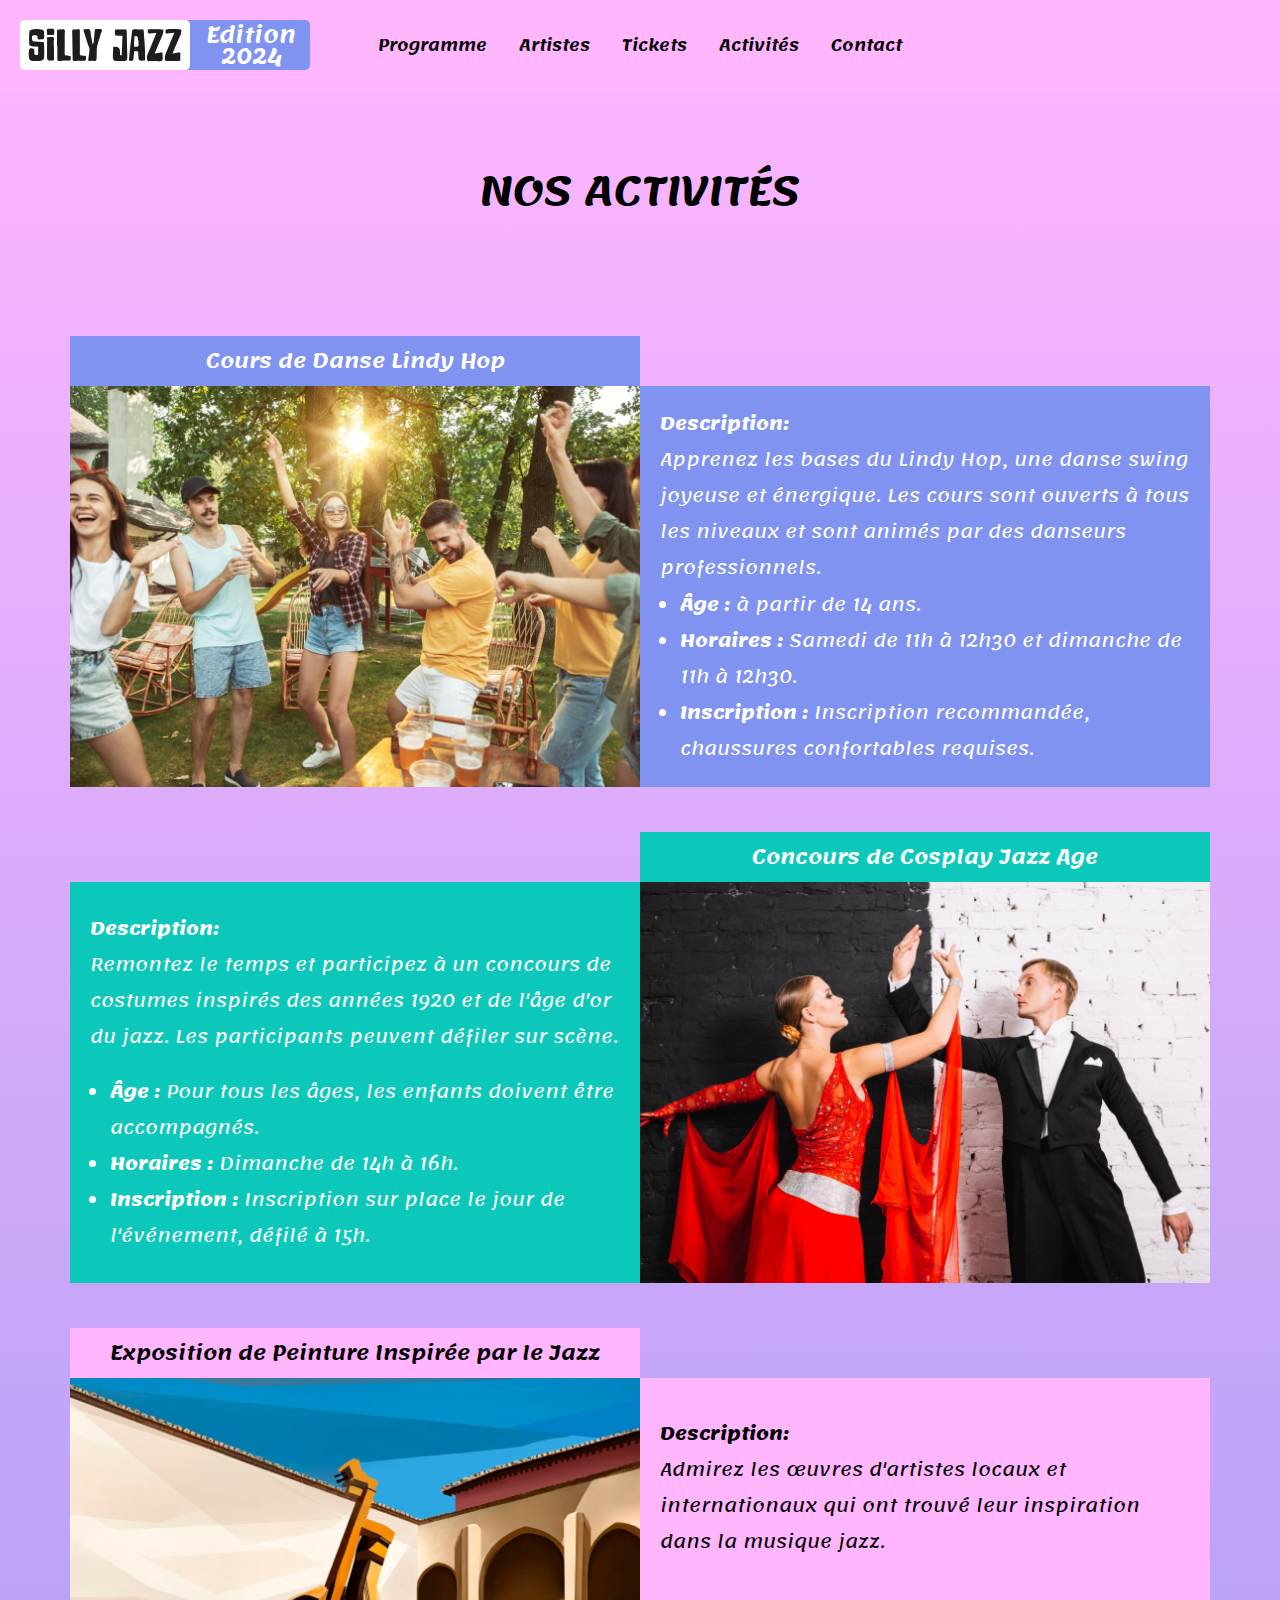
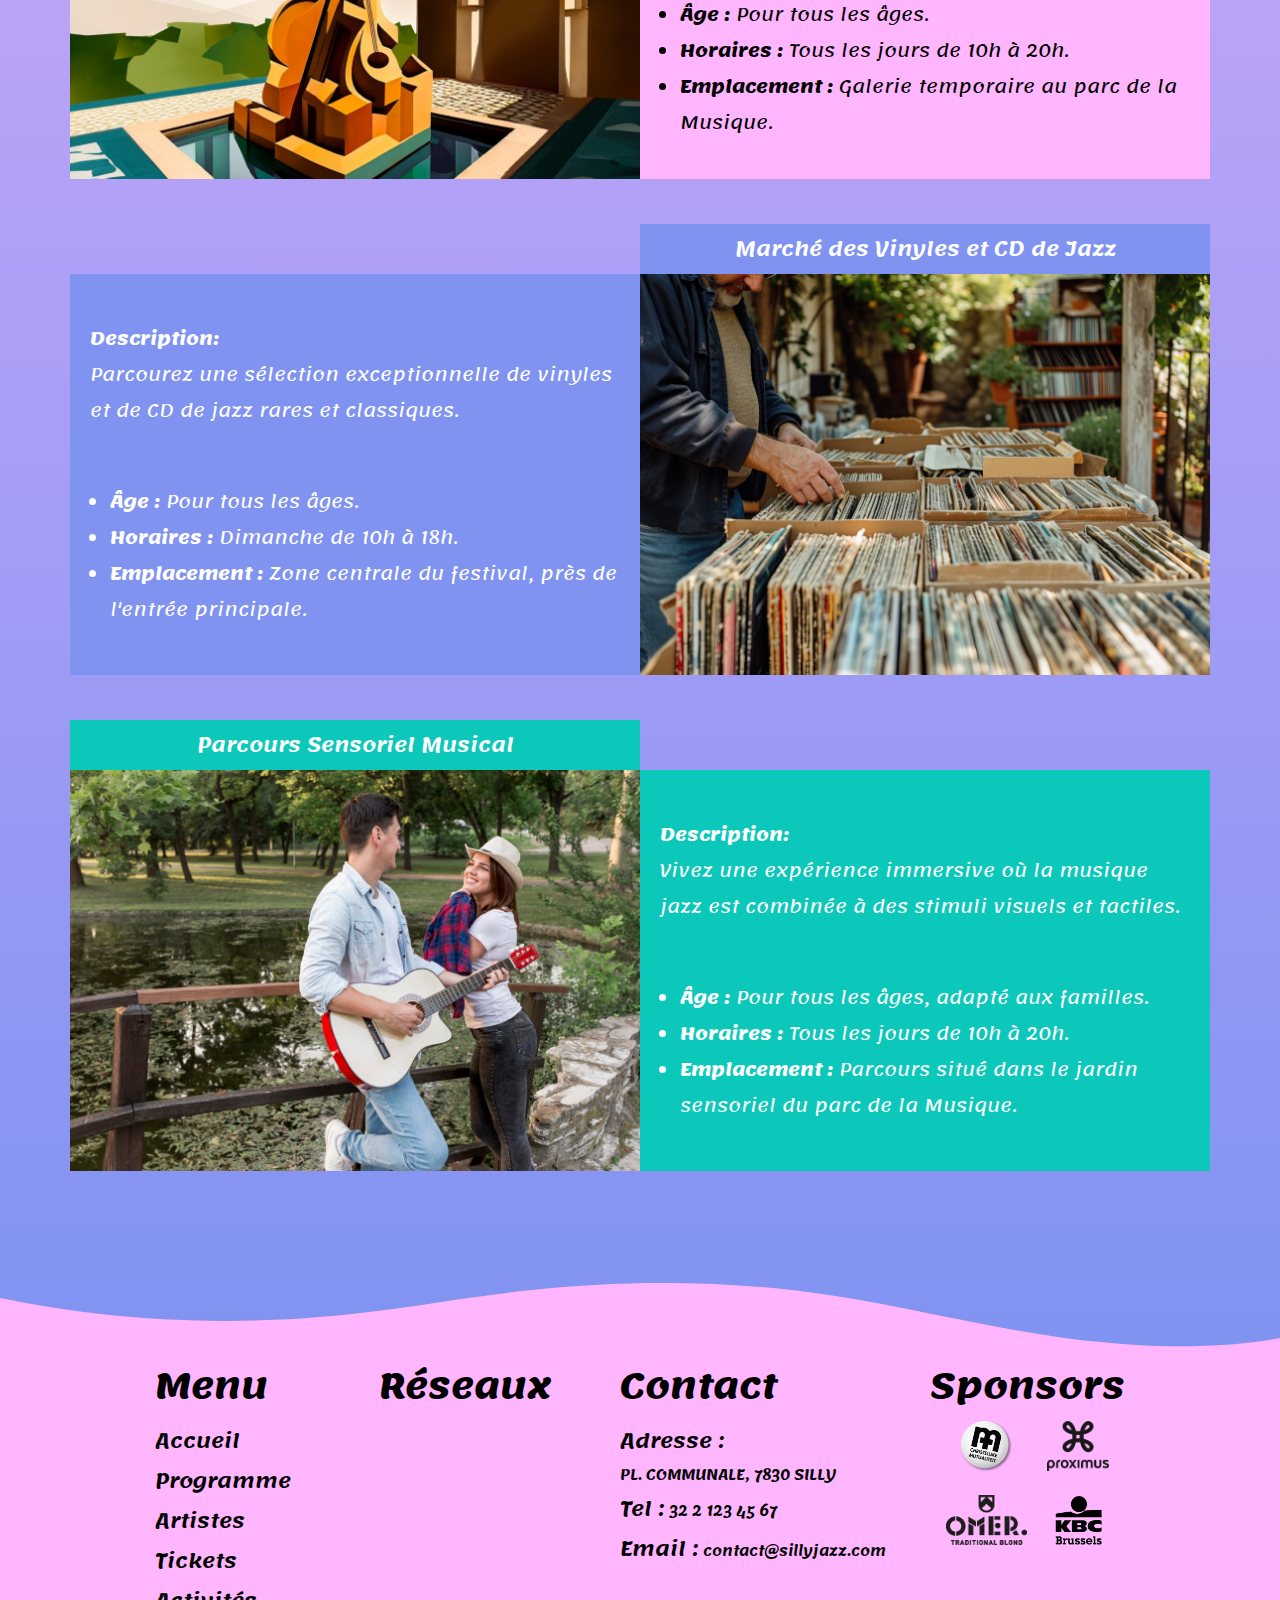
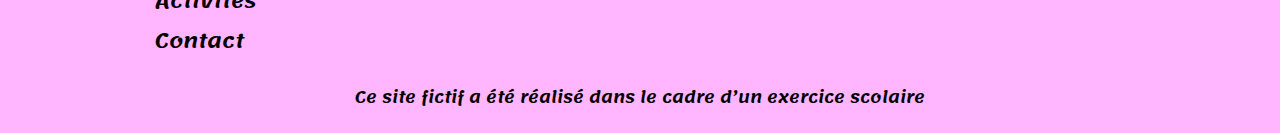
==== commit 95bc524a: "Add files via upload" ====
--- a/festival2024/activite.html
+++ b/festival2024/activite.html
@@ -7,32 +7,43 @@
     <meta name="description" content="Rejoignez le Festival de Jazz Évasion 2024 à Silly pour trois jours de musique envoûtante, d'activités interactives et de gastronomie savoureuse dans un cadre accueillant et inclusif.">
     <link rel="stylesheet" href="style.css">
     <title>Artiste</title>
-    <!-- lien font-awasome -->
-    <link rel="stylesheet" href="https://cdnjs.cloudflare.com/ajax/libs/font-awesome/6.5.2/css/all.min.css" integrity="sha512-SnH5WK+bZxgPHs44uWIX+LLJAJ9/2PkPKZ5QiAj6Ta86w+fsb2TkcmfRyVX3pBnMFcV7oQPJkl9QevSCWr3W6A==" crossorigin="anonymous" referrerpolicy="no-referrer" />
-    <link rel="manifest" href="manifest.json">
-    <!-- icones windows -->
-    <link rel="icon" type="image/png" href="images/icons/icon-16x16.png" sizes="16x16"> 
-    <link rel="icon" type="image/png" href="images/icons/icon-32x32.png" sizes="32x32"> 
-    <!-- icone racourcie safari -->
-    <link rel="mask-icon" href="images/icons/icon-16x16.png" color="#ffffff">
-    <!-- icones apple -->
-    <link rel="apple-touch-icon" sizes="128x128" href="images/icons/icon-128x128.png"> 
-    <link rel="apple-touch-icon" sizes="192x192" href="images/icons/icon-192x192.png">
-
-    <!-- open-graph -->
-    <meta property="og:title" content="SillyJazz festival">
-    <meta property="og:type" content="website">
-    <meta property="og:image" content="http://alexandre-boutry.be/images/logo.png">
-    <meta property="og:image:width" content="1650"> <meta property="og:image:height" content="484">
-    <meta property="og:url" content="http://alexandre-boutry.be/"> 
-    <meta property="og:description" content="Rejoignez le Festival de Jazz Évasion 2024 à Silly pour trois jours de musique envoûtante, d'activités interactives et de gastronomie savoureuse dans un cadre accueillant et inclusif.">
-    <!-- open-graph fa-x-twitter -->
-    <meta name="twitter:card" content="summary">
-    <meta name="twitter:site" content="http://alexandre-boutry.be/">
-    <meta name="twitter:title" content="SillyJazz">
-    <meta name="twitter:description" content="Rejoignez le Festival de Jazz Évasion 2024 à Silly pour trois jours de musique envoûtante, d'activités interactives et de gastronomie savoureuse dans un cadre accueillant et inclusif.">
-    <meta name="twitter:image" content="http://alexandre-boutry.be/images/icons/icon-128x128_background.svg">
-    
+     <!-- lien font-awasome -->
+     <link rel="stylesheet" href="https://cdnjs.cloudflare.com/ajax/libs/font-awesome/6.5.2/css/all.min.css" integrity="sha512-SnH5WK+bZxgPHs44uWIX+LLJAJ9/2PkPKZ5QiAj6Ta86w+fsb2TkcmfRyVX3pBnMFcV7oQPJkl9QevSCWr3W6A==" crossorigin="anonymous" referrerpolicy="no-referrer" />
+     <link rel="manifest" href="manifest.json">
+     <!-- icones windows -->
+     <link rel="icon" type="image/png" href="images/icons/icon-16x16.png" sizes="16x16"> 
+     <link rel="icon" type="image/png" href="images/icons/icon-32x32.png" sizes="32x32"> 
+     <link rel="icon" type="image/png" href="images/icons/icon-96x96.png" sizes="96x96"> 
+     <link rel="icon" type="image/png" href="images/icons/icon-128x128.png" sizes="128x128"> 
+     <link rel="icon" type="image/png" href="images/icons/icon-192x192.png" sizes="192x192"> 
+     <!-- icone racourcie safari -->
+     <link rel="mask-icon" href="images/icons/icon-16x16.png" color="#ffffff">
+     <!-- icones apple -->
+     <link rel="apple-touch-icon" sizes="16x16" href="images/icons/icon-16x16.png"> 
+     <link rel="apple-touch-icon" sizes="32x32" href="images/icons/icon-32x32.png">
+     <link rel="apple-touch-icon" sizes="72x72" href="images/icons/icon-72x72.png"> 
+     <link rel="apple-touch-icon" sizes="96x96" href="images/icons/icon-96x96.png">
+     <link rel="apple-touch-icon" sizes="128x128" href="images/icons/icon-128x128.png"> 
+     <link rel="apple-touch-icon" sizes="144x144" href="images/icons/icon-144x144.png">
+     <link rel="apple-touch-icon" sizes="152x152" href="images/icons/icon-152x152.png"> 
+     <meta name="application-name" content="sillyjazz">
+     <!-- open-graph -->
+     <meta property="og:title" content="SillyJazz festival">
+     <meta property="og:type" content="website">
+     <meta property="og:image" content="http://alexandre-boutry.be/images/logo.png">
+     <meta property="og:image:width" content="1650">
+     <meta property="og:image:height" content="484">
+     <meta property="og:url" content="http://alexandre-boutry.be/"> 
+     <meta property="og:description" content="Rejoignez le Festival de Jazz Évasion 2024 à Silly pour trois jours de musique envoûtante, d'activités interactives et de gastronomie savoureuse dans un cadre accueillant et inclusif.">
+     <meta property="og:locale" content="fr_FR">
+     <meta property="og:site_name" content="SillyJazz">
+     <!-- open-graph fa-x-twitter -->
+     <meta name="twitter:card" content="summary">
+     <meta name="twitter:site" content="@sillyjazz">
+     <meta name="twitter:title" content="SillyJazz">
+     <meta name="twitter:description" content="Rejoignez le Festival de Jazz Évasion 2024 à Silly pour trois jours de musique envoûtante, d'activités interactives et de gastronomie savoureuse dans un cadre accueillant et inclusif.">
+     <meta name="twitter:image" content="images/icons/icon-128x128_background.svg">
+     <link rel="canonical" href="http://alexandre-boutry.be/">
 </head>
 <body>
     <header> 
@@ -97,8 +108,8 @@
                             Apprenez les bases du Lindy Hop, une danse swing joyeuse et énergique. Les cours sont ouverts à tous les niveaux et sont animés par des danseurs professionnels.</p>
                         <ul>         
                             <li><p><span>Âge :</span> à partir de 14 ans.</p></li>
-                            <li><p><span>Horaires :</span> Samedi de 11h à 12h30 et dimanche de 11h à 12h30.</p></>
-                            <li><p><span>Inscription :</span> Inscription recommandée, chaussures confortables requises.</p></>
+                            <li><p><span>Horaires :</span> Samedi de 11h à 12h30 et dimanche de 11h à 12h30.</p></li>
+                            <li><p><span>Inscription :</span> Inscription recommandée, chaussures confortables requises.</p></li>
                         </ul>
                     </div>
                 </div>
@@ -155,7 +166,7 @@
                         <ul>
                             <li><p><span>Âge :</span> Pour tous les âges.</p></li>
                             <li><p><span>Horaires :</span> Dimanche de 10h à 18h.</p></li>
-                            <li><p><span>Emplacement :</span>  Zone centrale du festival, près de l'entrée principale./p></li>
+                            <li><p><span>Emplacement :</span>  Zone centrale du festival, près de l'entrée principale.</p></li>
                         </ul>
                     </div>
                 </div>
@@ -179,8 +190,7 @@
                     </div>
                 </div>
             </div>
-        </div>
-        
+        </div>   
     </div>
     <footer>
         <div class="shape-divider-bottom3">
@@ -212,7 +222,7 @@
             </div>
             <div class="contact">
                 <h3>Contact</h3>
-                <p><span>Adresse :</span><br>PL. COMMUNALE 18, 7830 SILLY</p>
+                <p><span>Adresse :</span><br>PL. COMMUNALE, 7830 SILLY</p>
                 <p><span>Tel :</span> 32 2 123 45 67</p>
                 <p><span>Email :</span> contact@sillyjazz.com</p>
             </div>
@@ -233,7 +243,6 @@
     </footer>
 </body>
 </html>
-
 <script>
     document.addEventListener("DOMContentLoaded", function() {
 const ouvrirnav = document.getElementById("ouvrirnav");
--- a/festival2024/style.css
+++ b/festival2024/style.css
@@ -110,6 +110,9 @@
   color: black;
   font-weight: bold;
 }
+.navbar .nav ul li:hover a {
+  color: white;
+}
 .navbar .social-media {
   position: absolute;
   right: 5%;
@@ -125,6 +128,9 @@
 }
 .navbar .social-media i {
   color: black;
+}
+.navbar .social-media a:hover i {
+  color: white;
 }
 
 nav#slidingMenu {
@@ -945,6 +951,9 @@
   color: black;
   font-weight: bold;
 }
+.navbar .nav ul li:hover a {
+  color: white;
+}
 .navbar .social-media {
   position: absolute;
   right: 5%;
@@ -960,6 +969,9 @@
 }
 .navbar .social-media i {
   color: black;
+}
+.navbar .social-media a:hover i {
+  color: white;
 }
 
 nav#slidingMenu {
@@ -1970,6 +1982,10 @@
 .activite .container .card_gauche .titre {
   grid-area: 1/1/2/2;
 }
+.activite .container .card_gauche .titre h2 {
+  padding-block: 10px;
+  line-height: 25px;
+}
 .activite .container .card_gauche .image_activite {
   grid-area: 2/1/3/2;
 }
@@ -1985,13 +2001,16 @@
 .activite .container .card_droite .titre {
   grid-area: 1/2/2/2;
 }
+.activite .container .card_droite .titre h2 {
+  padding-block: 10px;
+  line-height: 25px;
+}
 .activite .container .card_droite .image_activite {
   grid-area: 2/2/3/3;
 }
 .activite .container .card_droite .texte_activite {
   grid-area: 2/1/3/2;
 }
-
 .activite .container .card1 .titre, .activite .container .card2 .titre, .activite .container .card3 .titre {
   width: 100%;
   height: 50px;
